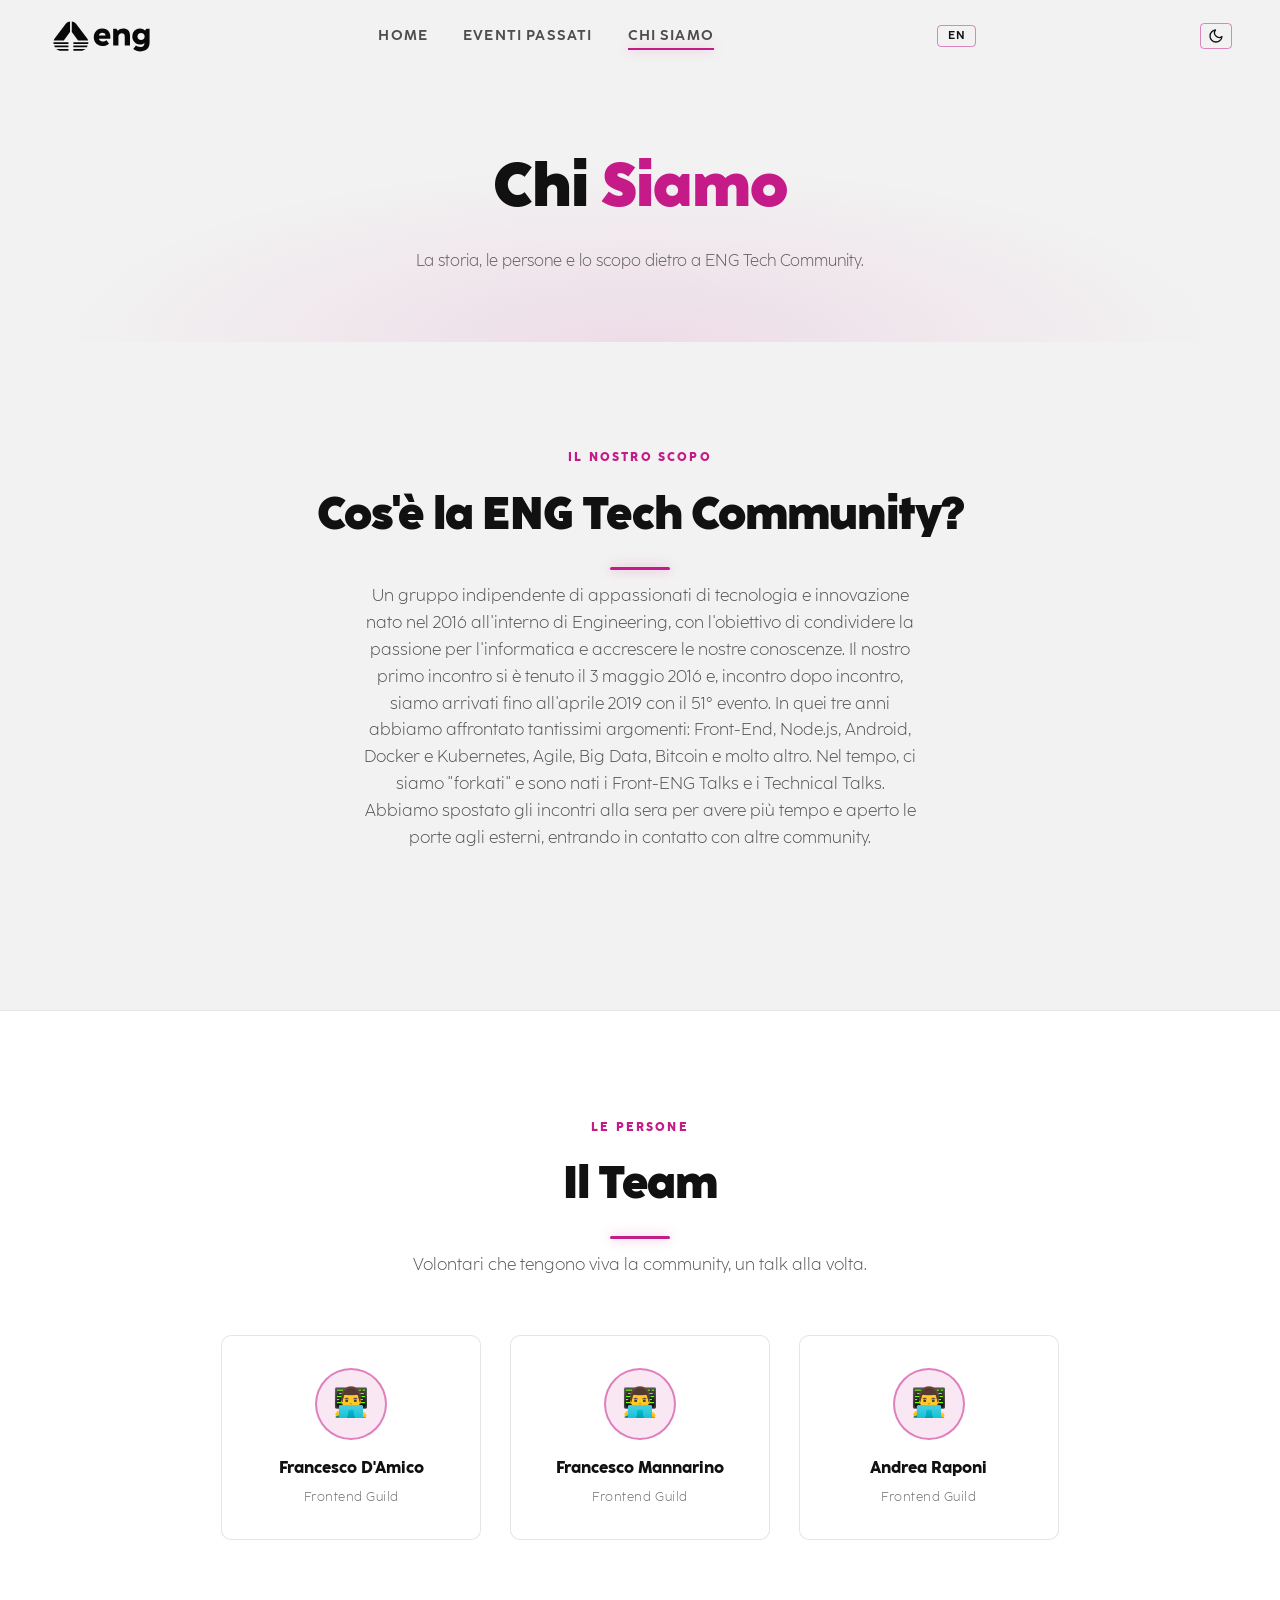
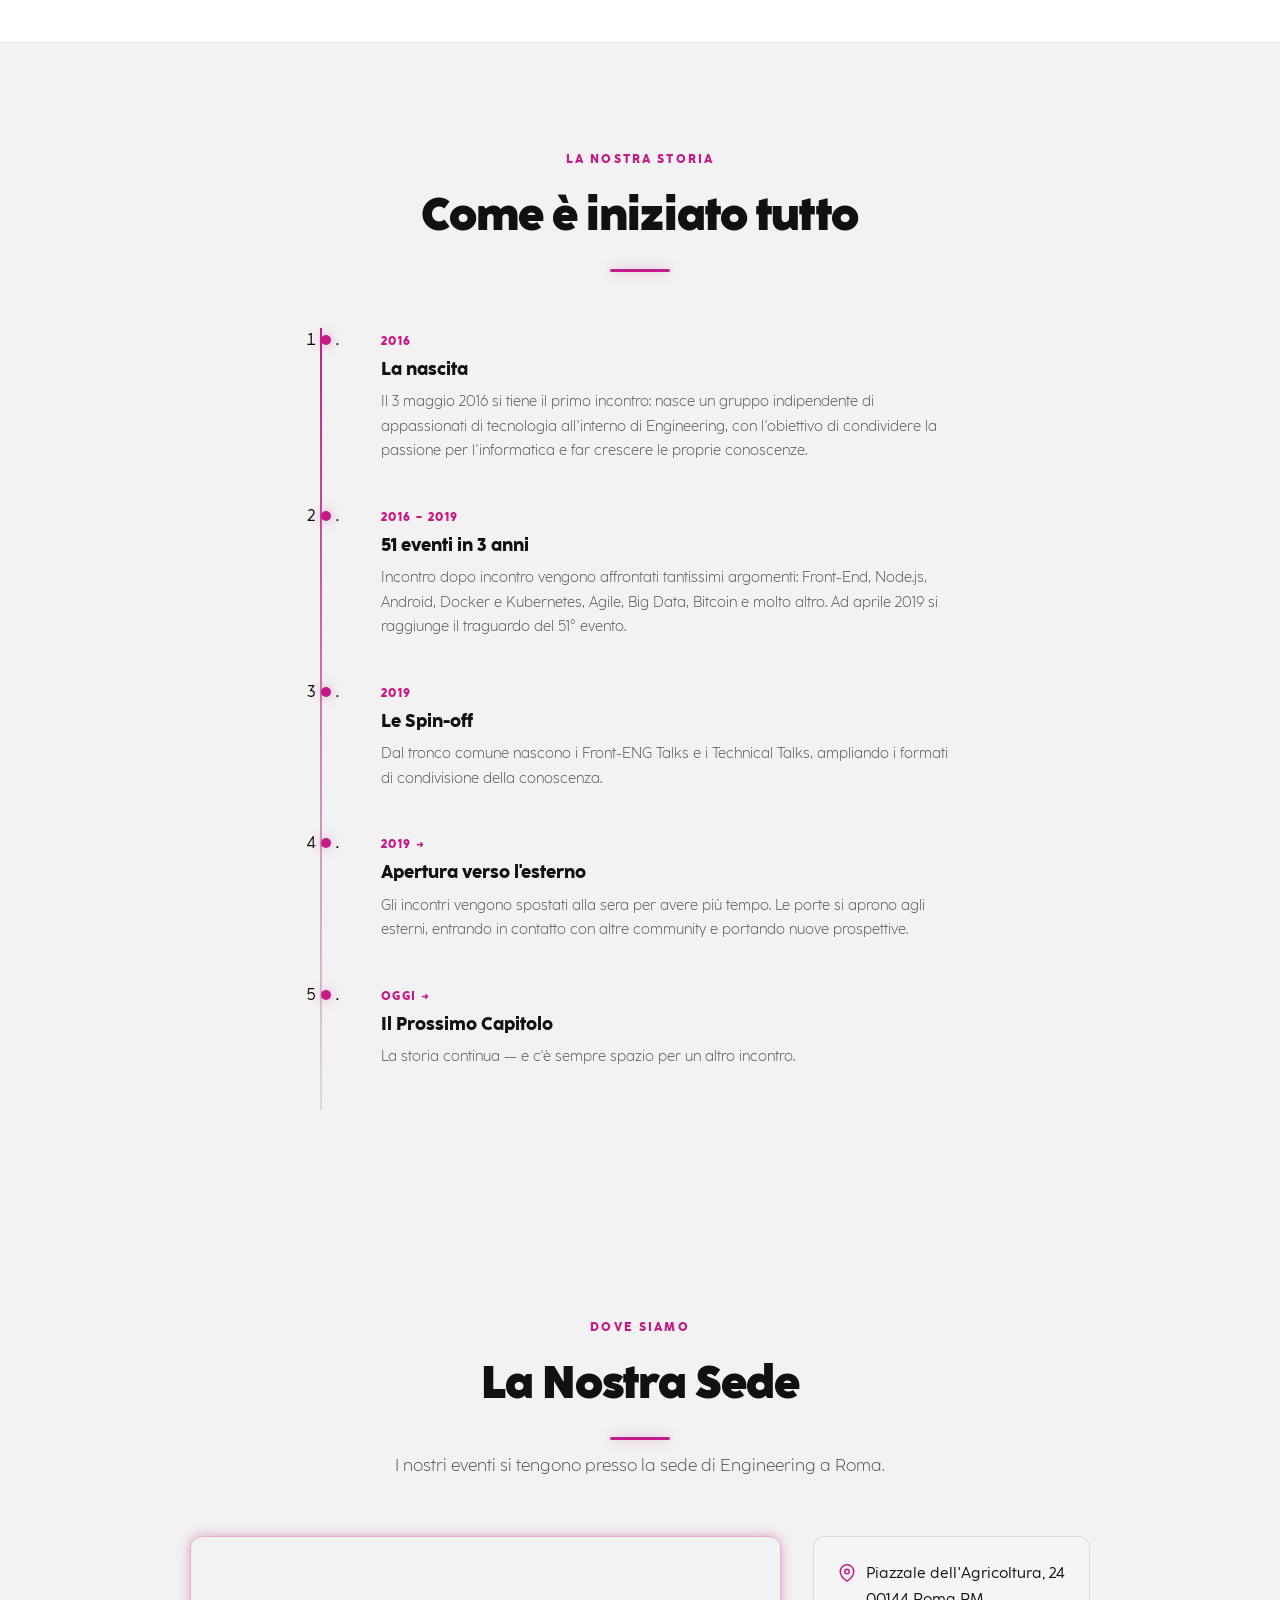
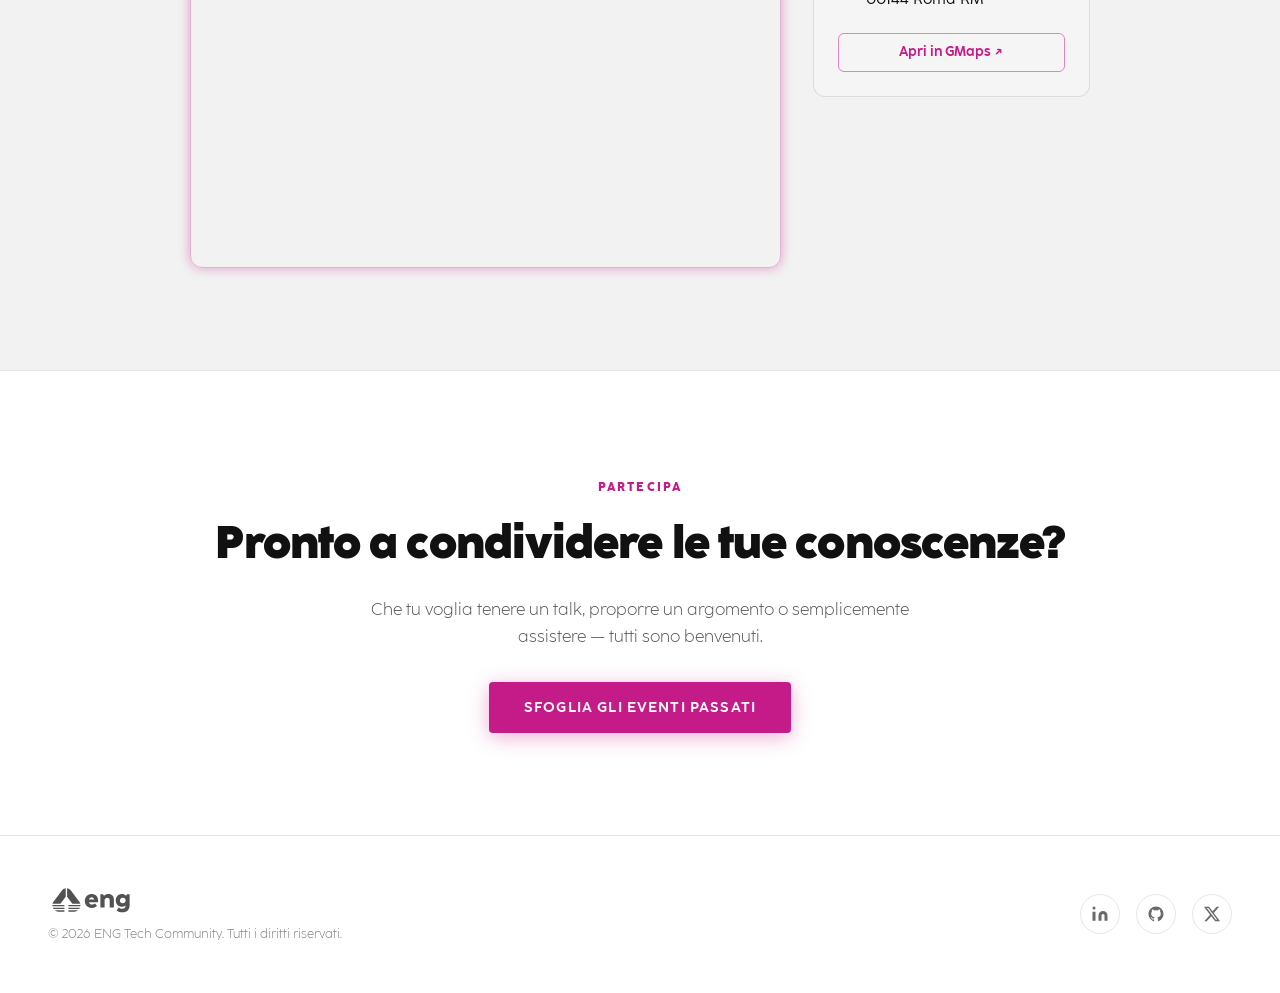
==== about.html @ 06b9604a "struttura iniziale" ====
<!DOCTYPE html>
<html lang="en">
<head>
  <meta charset="UTF-8" />
  <meta name="viewport" content="width=device-width, initial-scale=1.0" />
  <meta name="description" content="About ENG Tech Community — our mission, vision, team and story." />
  <title>About — ENG Tech Community</title>
  <link rel="icon" type="image/svg+xml" href="logo/logo.svg" />
  <link rel="stylesheet" href="css/style.css" />
</head>
<body data-i18n-page="about">

  <!-- ── Page Loader ──────────────────────────────────────── -->
  <div id="page-loader" role="status" aria-label="Loading page">
    <div class="loader-ring"></div>
  </div>

  <!-- ── Mobile Nav Overlay ───────────────────────────────── -->
  <div id="nav-overlay" style="display:none;position:fixed;inset:0;z-index:999;background:rgba(0,0,0,0.5);" aria-hidden="true"></div>

  <!-- ── Navbar ───────────────────────────────────────────── -->
  <header>
    <nav id="navbar" aria-label="Main navigation">
      <div class="nav-container">
        <a href="index.html" class="nav-logo" aria-label="ENG Tech Community — Home">
          <img src="logo/logo.svg" alt="ENG Tech Community logo" width="40" height="40" />
        </a>
        <ul class="nav-links" role="list">
          <li><a href="index.html" data-i18n="nav.home">Home</a></li>
          <li><a href="eventi-passati.html" data-i18n="nav.pastEvents">Past Events</a></li>
          <li><a href="about.html" data-i18n="nav.about">About</a></li>
        </ul>
        <!-- Language Toggle -->
        <button id="lang-toggle" class="lang-toggle" aria-label="Passa all'italiano" lang="en">EN</button>
        <!-- Theme Toggle -->
        <button id="theme-toggle" class="theme-toggle" aria-label="Switch to light mode">
          <svg id="theme-icon-sun" aria-hidden="true" viewBox="0 0 24 24"><circle cx="12" cy="12" r="5"/><line x1="12" y1="1" x2="12" y2="3"/><line x1="12" y1="21" x2="12" y2="23"/><line x1="4.22" y1="4.22" x2="5.64" y2="5.64"/><line x1="18.36" y1="18.36" x2="19.78" y2="19.78"/><line x1="1" y1="12" x2="3" y2="12"/><line x1="21" y1="12" x2="23" y2="12"/><line x1="4.22" y1="19.78" x2="5.64" y2="18.36"/><line x1="18.36" y1="5.64" x2="19.78" y2="4.22"/></svg>
          <svg id="theme-icon-moon" aria-hidden="true" viewBox="0 0 24 24" style="display:none"><path d="M21 12.79A9 9 0 1 1 11.21 3 7 7 0 0 0 21 12.79z"/></svg>
        </button>
        <button class="hamburger" data-i18n-aria="nav.openMenu" aria-label="Open navigation menu" aria-expanded="false">
          <span></span><span></span><span></span>
        </button>
      </div>
    </nav>
  </header>

  <main>

    <!-- ── Page Hero ────────────────────────────────────────── -->
    <section class="page-hero" aria-label="Page header">
      <div class="page-hero-content">
        <h1 class="page-hero-title" data-i18n-html="about.heroTitle">Who <span style="color:var(--eng-tech-pink);">We Are</span></h1>
        <p class="page-hero-sub" data-i18n="about.heroSub">The story, the people and the purpose behind ENG Tech Community.</p>
      </div>
    </section>

    <!-- ── Mission / Vision ─────────────────────────────────── -->
    <section aria-labelledby="mission-heading">
      <div class="section-inner">

        <div class="section-header reveal">
          <span class="section-tag" data-i18n="about.purposeTag">Our Purpose</span>
          <h2 id="mission-heading" class="section-title" data-i18n="about.missionTitle">What is ENG Tech Community?</h2>
          <div class="pink-divider"></div>
          <p class="section-desc" data-i18n="about.missionDesc">
            An independent group of technology and innovation enthusiasts born in 2016 within Engineering.
          </p>
        </div>

      </div>
    </section>

    <!-- ── Team Placeholder ──────────────────────────────────── -->
    <section style="background:var(--eng-surface);border-top:1px solid var(--eng-border);border-bottom:1px solid var(--eng-border);"
             aria-labelledby="team-heading">
      <div class="section-inner">

        <div class="section-header reveal">
          <span class="section-tag" data-i18n="about.teamTag">The People</span>
          <h2 id="team-heading" class="section-title" data-i18n="about.teamTitle">Meet the Team</h2>
          <div class="pink-divider"></div>
          <p class="section-desc" data-i18n="about.teamDesc">
            Volunteers who keep the community alive, one talk at a time.
          </p>
        </div>

        <div class="team-grid reveal-stagger">

          <div class="team-card">
            <div class="team-avatar" aria-hidden="true">👨‍💻</div>
            <p class="team-name">Francesco D'Amico</p>
            <p class="team-role" data-i18n="about.role.frontendGuild">Frontend Guild</p>
          </div>

          <div class="team-card">
            <div class="team-avatar" aria-hidden="true">👨‍💻</div>
            <p class="team-name">Francesco Mannarino</p>
            <p class="team-role" data-i18n="about.role.frontendGuild">Frontend Guild</p>
          </div>

          <div class="team-card">
            <div class="team-avatar" aria-hidden="true">👨‍💻</div>
            <p class="team-name">Andrea Raponi</p>
            <p class="team-role" data-i18n="about.role.frontendGuild">Frontend Guild</p>
          </div>

        </div>

      </div>
    </section>

    <!-- ── Timeline ──────────────────────────────────────────── -->
    <section aria-labelledby="timeline-heading">
      <div class="section-inner">

        <div class="section-header reveal">
          <span class="section-tag" data-i18n="about.storyTag">Our Story</span>
          <h2 id="timeline-heading" class="section-title" data-i18n="about.storyTitle">How it all started</h2>
          <div class="pink-divider"></div>
        </div>

        <div style="max-width:640px;margin:0 auto;">
          <ol class="timeline reveal" aria-label="Community history timeline">

            <li class="timeline-item">
              <p class="timeline-year">2016</p>
              <h3 class="timeline-title" data-i18n="about.tl2016.title">The Beginning</h3>
              <p class="timeline-desc" data-i18n="about.tl2016.desc">
                On 3 May 2016 the first meeting takes place: an independent group of technology enthusiasts
                is born within Engineering, sharing a passion for IT and growing together.
              </p>
            </li>

            <li class="timeline-item">
              <p class="timeline-year">2016 – 2019</p>
              <h3 class="timeline-title" data-i18n="about.tl201619.title">51 Events in 3 Years</h3>
              <p class="timeline-desc" data-i18n="about.tl201619.desc">
                Meetup after meetup, the community covers a huge range of topics: Front-End, Node.js,
                Android, Docker and Kubernetes, Agile, Big Data, Bitcoin and much more.
                April 2019 marks the 51st event.
              </p>
            </li>

            <li class="timeline-item">
              <p class="timeline-year">2019</p>
              <h3 class="timeline-title" data-i18n="about.tl2019spin.title">The Spin-offs</h3>
              <p class="timeline-desc" data-i18n="about.tl2019spin.desc">
                Front-ENG Talks and Technical Talks are born, broadening
                the formats for knowledge sharing.
              </p>
            </li>

            <li class="timeline-item">
              <p class="timeline-year">2019 →</p>
              <h3 class="timeline-title" data-i18n="about.tl2019open.title">Opening Up</h3>
              <p class="timeline-desc" data-i18n="about.tl2019open.desc">
                Meetings move to the evenings for more time. The doors open to external
                participants and the community starts connecting with other communities.
              </p>
            </li>

            <li class="timeline-item">
              <p class="timeline-year">Oggi →</p>
              <h3 class="timeline-title" data-i18n="about.tlToday.title">The Next Chapter</h3>
              <p class="timeline-desc" data-i18n="about.tlToday.desc">
                The story continues — and there's always room for one more meetup.
              </p>
            </li>

          </ol>
        </div>

      </div>
    </section>

    <!-- ── Dove Siamo ───────────────────────────────────────── -->
    <section aria-labelledby="location-heading">
      <div class="section-inner">

        <div class="section-header reveal">
          <span class="section-tag" data-i18n="about.locationTag">Where We Are</span>
          <h2 id="location-heading" class="section-title" data-i18n="about.locationTitle">Find Us</h2>
          <div class="pink-divider"></div>
          <p class="section-desc" data-i18n="about.locationDesc">
            Our events are held at the Engineering headquarters in Rome.
          </p>
        </div>

        <div class="location-wrap reveal">
          <div class="location-map">
            <iframe
              title="ENG Tech Community — sede di Roma"
              src="https://www.openstreetmap.org/export/embed.html?bbox=12.469055950641634%2C41.83624633156907%2C12.473921477794649%2C41.83846450721074&amp;layer=mapnik&amp;marker=41.837355%2C12.471488"
              loading="lazy"
              allowfullscreen
              aria-label="Mappa OpenStreetMap della sede ENG, Piazzale dell'Agricoltura 24, Roma"></iframe>
          </div>
          <div class="location-info">
            <p class="location-address">
              <svg xmlns="http://www.w3.org/2000/svg" width="18" height="18" viewBox="0 0 24 24"
                   fill="none" stroke="currentColor" stroke-width="2" stroke-linecap="round"
                   stroke-linejoin="round" aria-hidden="true">
                <path d="M21 10c0 7-9 13-9 13s-9-6-9-13a9 9 0 0 1 18 0z"/><circle cx="12" cy="10" r="3"/>
              </svg>
              Piazzale dell'Agricoltura, 24<br />00144 Roma RM
            </p>
            <a class="location-open-map"
               href="https://maps.app.goo.gl/8W8DghS6UiJZtnSo8"
               target="_blank"
               rel="noopener noreferrer"
               data-i18n="about.locationOpenMap"
               aria-label="Apri la mappa in Google Maps (nuova scheda)">
              Open in GMaps ↗
            </a>
          </div>
        </div>

      </div>
    </section>

    <!-- ── CTA Banner ────────────────────────────────────────── -->
    <section style="background:var(--eng-surface);border-top:1px solid var(--eng-border);"
             aria-label="Call to action">
      <div class="section-inner" style="text-align:center;">
        <div class="reveal">
          <span class="section-tag" data-i18n="about.ctaTag">Get Involved</span>
          <h2 class="section-title" style="margin-bottom:1rem;" data-i18n="about.ctaTitle">Ready to share your knowledge?</h2>
          <p class="section-desc" style="margin-bottom:2rem;" data-i18n="about.ctaDesc">
            Whether you want to give a talk, propose a topic or just attend —
            everyone is welcome.
          </p>
          <a href="eventi-passati.html" class="btn btn-primary" data-i18n-aria="about.ctaBtn.aria" aria-label="Browse past events">
            <span data-i18n="about.ctaBtn">Browse Past Events</span>
          </a>
        </div>
      </div>
    </section>

  </main>

  <!-- ── Footer ───────────────────────────────────────────── -->
  <footer>
    <div class="footer-inner">
      <div class="footer-brand">
        <a href="index.html" aria-label="ENG Tech Community home">
          <img src="logo/logo.svg" alt="ENG Tech Community" loading="lazy" />
        </a>
        <p data-i18n="footer.copy">&copy; 2026 ENG Tech Community. All rights reserved.</p>
      </div>
      <nav aria-label="Social links">
        <ul class="footer-social" role="list">
          <li>
            <a href="#" class="social-link" aria-label="LinkedIn">
              <svg xmlns="http://www.w3.org/2000/svg" width="18" height="18" viewBox="0 0 24 24"
                   fill="currentColor" aria-hidden="true">
                <path d="M16 8a6 6 0 016 6v7h-4v-7a2 2 0 00-2-2 2 2 0 00-2 2v7h-4v-7a6 6 0 016-6zM2 9h4v12H2z"/>
                <circle cx="4" cy="4" r="2"/>
              </svg>
            </a>
          </li>
          <li>
            <a href="#" class="social-link" aria-label="GitHub">
              <svg xmlns="http://www.w3.org/2000/svg" width="18" height="18" viewBox="0 0 24 24"
                   fill="currentColor" aria-hidden="true">
                <path d="M12 2C6.477 2 2 6.484 2 12.017c0 4.425 2.865 8.18 6.839 9.504.5.092.682-.217.682-.483
                0-.237-.008-.868-.013-1.703-2.782.605-3.369-1.343-3.369-1.343-.454-1.158-1.11-1.466-1.11-1.466
                -.908-.62.069-.608.069-.608 1.003.07 1.531 1.032 1.531 1.032.892 1.53 2.341 1.088 2.91.832
                .092-.647.35-1.088.636-1.338-2.22-.253-4.555-1.113-4.555-4.951 0-1.093.39-1.988 1.029-2.688
                -.103-.253-.446-1.272.098-2.65 0 0 .84-.27 2.75 1.026A9.564 9.564 0 0112 6.844c.85.004 1.705.115
                2.504.337 1.909-1.296 2.747-1.027 2.747-1.027.546 1.379.202 2.398.1 2.651.64.7 1.028 1.595
                1.028 2.688 0 3.848-2.339 4.695-4.566 4.943.359.309.678.92.678 1.855 0 1.338-.012 2.419-.012
                2.747 0 .268.18.58.688.482A10.019 10.019 0 0022 12.017C22 6.484 17.522 2 12 2z"/>
              </svg>
            </a>
          </li>
          <li>
            <a href="#" class="social-link" aria-label="Twitter / X">
              <svg xmlns="http://www.w3.org/2000/svg" width="18" height="18" viewBox="0 0 24 24"
                   fill="currentColor" aria-hidden="true">
                <path d="M18.244 2.25h3.308l-7.227 8.26 8.502 11.24H16.17l-5.214-6.817L4.99 21.75H1.68
                l7.73-8.835L1.254 2.25H8.08l4.713 6.231zm-1.161 17.52h1.833L7.084 4.126H5.117z"/>
              </svg>
            </a>
          </li>
        </ul>
      </nav>
    </div>
  </footer>

  <script src="js/i18n.js"></script>
  <script src="js/main.js"></script>
</body>
</html>
---- css/style.css ----
/* ============================================================
   ENG Tech Community — Main Stylesheet
   ============================================================ */

/* ── Font Face ─────────────────────────────────────────────── */
@font-face {
  font-family: 'CocoEng';
  src: url('../font/CocoEng-Regular.ttf') format('truetype');
  font-weight: 400;
  font-style: normal;
  font-display: swap;
}
@font-face {
  font-family: 'CocoEng';
  src: url('../font/CocoEng-Italic.ttf') format('truetype');
  font-weight: 400;
  font-style: italic;
  font-display: swap;
}
@font-face {
  font-family: 'CocoEng';
  src: url('../font/CocoEng-Light.ttf') format('truetype');
  font-weight: 300;
  font-style: normal;
  font-display: swap;
}
@font-face {
  font-family: 'CocoEng';
  src: url('../font/CocoEng-Bold.ttf') format('truetype');
  font-weight: 700;
  font-style: normal;
  font-display: swap;
}
@font-face {
  font-family: 'CocoEng';
  src: url('../font/CocoEng-Extrabold.ttf') format('truetype');
  font-weight: 800;
  font-style: normal;
  font-display: swap;
}
@font-face {
  font-family: 'CocoEng';
  src: url('../font/CocoEng-Heavy.ttf') format('truetype');
  font-weight: 900;
  font-style: normal;
  font-display: swap;
}

/* ── CSS Custom Properties ─────────────────────────────────── */
:root {
  --eng-dark:       #090909;
  --eng-light:      #FCFCFC;
  --eng-tech-pink:  #C51B88;

  /* Derived / utility tokens */
  --eng-pink-dim:   rgba(197, 27, 136, 0.15);
  --eng-pink-glow:  0 0 24px rgba(197, 27, 136, 0.6);
  --eng-pink-glow-sm: 0 0 12px rgba(197, 27, 136, 0.4);
  --eng-surface:    #111111;
  --eng-border:     rgba(252, 252, 252, 0.08);
  --eng-border-pink:rgba(197, 27, 136, 0.4);

  /* Typography */
  --font-main: 'CocoEng', sans-serif;

  /* Spacing */
  --nav-height: 72px;

  /* Transitions */
  --transition: all 0.3s ease;
  --transition-slow: all 0.6s ease;
}

/* ── Reset & Base ───────────────────────────────────────────── */
*, *::before, *::after {
  box-sizing: border-box;
  margin: 0;
  padding: 0;
}

html {
  scroll-behavior: smooth;
  font-size: 16px;
}

body {
  font-family: var(--font-main);
  background-color: var(--eng-dark);
  color: var(--eng-light);
  line-height: 1.6;
  overflow-x: hidden;
  -webkit-font-smoothing: antialiased;
}

img {
  max-width: 100%;
  display: block;
}

a {
  color: inherit;
  text-decoration: none;
  transition: var(--transition);
}

ul {
  list-style: none;
}

button {
  cursor: pointer;
  border: none;
  background: none;
  font-family: var(--font-main);
}

/* ── Page Loader ────────────────────────────────────────────── */
#page-loader {
  position: fixed;
  inset: 0;
  z-index: 9999;
  background: var(--eng-dark);
  display: flex;
  align-items: center;
  justify-content: center;
  transition: opacity 0.5s ease, visibility 0.5s ease;
}

#page-loader.loaded {
  opacity: 0;
  visibility: hidden;
}

.loader-ring {
  width: 56px;
  height: 56px;
  border: 3px solid var(--eng-border);
  border-top-color: var(--eng-tech-pink);
  border-radius: 50%;
  animation: spin 0.9s linear infinite;
}

@keyframes spin {
  to { transform: rotate(360deg); }
}

/* ── Navbar ─────────────────────────────────────────────────── */
#navbar {
  position: fixed;
  top: 0;
  left: 0;
  right: 0;
  z-index: 1000;
  height: var(--nav-height);
  display: flex;
  align-items: center;
  padding: 0 clamp(1rem, 5vw, 3rem);
  transition: var(--transition);
  animation: navSlideDown 0.7s ease forwards;
}

#navbar.scrolled {
  background: rgba(9, 9, 9, 0.85);
  backdrop-filter: blur(14px);
  -webkit-backdrop-filter: blur(14px);
  border-bottom: 1px solid var(--eng-border);
}

@keyframes navSlideDown {
  from { transform: translateY(-100%); opacity: 0; }
  to   { transform: translateY(0);     opacity: 1; }
}

.nav-container {
  width: 100%;
  max-width: 1200px;
  margin: 0 auto;
  display: flex;
  align-items: center;
  justify-content: space-between;
}

/* Logo */
.nav-logo {
  display: flex;
  align-items: center;
  gap: 0.6rem;
  flex-shrink: 0;
}

.nav-logo img {
  height: 40px;
  width: auto;
  transition: var(--transition);
  filter: brightness(0) invert(1);
}

.nav-logo:hover img {
  filter: brightness(0) invert(1) drop-shadow(0 0 8px var(--eng-tech-pink));
}

/* Nav Links */
.nav-links {
  display: flex;
  align-items: center;
  gap: 2.2rem;
}

.nav-links a {
  font-weight: 700;
  font-size: 0.9rem;
  letter-spacing: 0.08em;
  text-transform: uppercase;
  color: rgba(252, 252, 252, 0.75);
  position: relative;
  padding: 0.25rem 0;
}

.nav-links a::after {
  content: '';
  position: absolute;
  bottom: -2px;
  left: 0;
  width: 0;
  height: 2px;
  background: var(--eng-tech-pink);
  transition: width 0.3s ease;
  box-shadow: var(--eng-pink-glow-sm);
}

.nav-links a:hover,
.nav-links a.active {
  color: var(--eng-light);
}

.nav-links a:hover::after,
.nav-links a.active::after {
  width: 100%;
}

/* Hamburger */
.hamburger {
  display: none;
  flex-direction: column;
  gap: 5px;
  padding: 6px;
  border-radius: 4px;
  transition: var(--transition);
  z-index: 1100;
}

.hamburger span {
  display: block;
  width: 26px;
  height: 2px;
  background: var(--eng-light);
  border-radius: 2px;
  transition: var(--transition);
  transform-origin: center;
}

.hamburger.open span:nth-child(1) {
  transform: translateY(7px) rotate(45deg);
}
.hamburger.open span:nth-child(2) {
  opacity: 0;
  transform: scaleX(0);
}
.hamburger.open span:nth-child(3) {
  transform: translateY(-7px) rotate(-45deg);
}

/* ── Language Toggle ────────────────────────────────────────── */
.lang-toggle {
  background: transparent;
  border: 1px solid var(--eng-border-pink);
  color: var(--eng-light);
  font-family: var(--font-main);
  font-size: 0.7rem;
  font-weight: 700;
  letter-spacing: 0.1em;
  padding: 0.28rem 0.6rem;
  border-radius: 4px;
  cursor: pointer;
  transition: var(--transition);
  text-transform: uppercase;
  line-height: 1;
  flex-shrink: 0;
}

.lang-toggle:hover,
.lang-toggle:focus-visible {
  background: var(--eng-pink-dim);
  border-color: var(--eng-tech-pink);
  color: var(--eng-tech-pink);
  outline: none;
  box-shadow: var(--eng-pink-glow-sm);
}

/* ── Theme Toggle ───────────────────────────────────────────── */
.theme-toggle {
  background: transparent;
  border: 1px solid var(--eng-border-pink);
  color: var(--eng-light);
  padding: 0.26rem 0.45rem;
  border-radius: 4px;
  cursor: pointer;
  transition: var(--transition);
  display: flex;
  align-items: center;
  justify-content: center;
  flex-shrink: 0;
  line-height: 1;
}

.theme-toggle:hover,
.theme-toggle:focus-visible {
  background: var(--eng-pink-dim);
  border-color: var(--eng-tech-pink);
  outline: none;
  box-shadow: var(--eng-pink-glow-sm);
}

.theme-toggle svg {
  width: 16px;
  height: 16px;
  stroke: var(--eng-light);
  fill: none;
  stroke-width: 2;
  stroke-linecap: round;
  stroke-linejoin: round;
  transition: var(--transition);
  display: block;
}

.theme-toggle:hover svg,
.theme-toggle:focus-visible svg {
  stroke: var(--eng-tech-pink);
}

/* ── Light Mode Overrides ───────────────────────────────────── */
body.light-mode {
  --eng-dark:     #F2F2F2;
  --eng-light:    #111111;
  --eng-surface:  #FFFFFF;
  --eng-border:   rgba(9, 9, 9, 0.1);
  --eng-border-pink: rgba(197, 27, 136, 0.5);
  --eng-pink-dim: rgba(197, 27, 136, 0.1);
}

body.light-mode #navbar.scrolled {
  background: rgba(242, 242, 242, 0.9);
}

/* Testi dimmed (hardcoded in dark mode con rgba bianco) */
body.light-mode .nav-links a {
  color: rgba(9, 9, 9, 0.7);
}

body.light-mode .hero-subtitle,
body.light-mode .section-desc,
body.light-mode .next-event-desc p,
body.light-mode .card-desc,
body.light-mode .mission-card p,
body.light-mode .timeline-desc {
  color: rgba(9, 9, 9, 0.7);
}

body.light-mode .page-hero-sub,
body.light-mode .filter-btn {
  color: rgba(9, 9, 9, 0.65);
}

body.light-mode .speaker-role,
body.light-mode .social-link,
body.light-mode .team-role {
  color: rgba(9, 9, 9, 0.6);
}

body.light-mode .card-date,
body.light-mode .footer-brand p {
  color: rgba(9, 9, 9, 0.5);
}

/* Il testo bianco su bottone primario (pink) resta bianco */
body.light-mode .btn-primary {
  color: #FCFCFC;
}

/* Logo: ripristina colore originale in light mode */
body.light-mode .nav-logo img {
  filter: brightness(1) invert(0);
}

body.light-mode .nav-logo:hover img {
  filter: brightness(1) invert(0) drop-shadow(0 0 8px var(--eng-tech-pink));
}

body.light-mode .hero-logo {
  filter: drop-shadow(0 0 32px rgba(197, 27, 136, 0.45));
}

body.light-mode .footer-brand img {
  filter: brightness(1) invert(0);
}

body.light-mode .footer-brand img:hover {
  filter: brightness(1) invert(0) drop-shadow(0 0 6px var(--eng-tech-pink));
}

/* ── Animated Background (Hero) ─────────────────────────────── */
.hero-canvas {
  position: absolute;
  inset: 0;
  z-index: 0;
  pointer-events: none;
}

/* ── Hero ───────────────────────────────────────────────────── */
.hero {
  position: relative;
  min-height: 100vh;
  display: flex;
  align-items: center;
  justify-content: center;
  text-align: center;
  padding: calc(var(--nav-height) + 2rem) 1.5rem 4rem;
  overflow: hidden;
}

/* Gradient overlay on hero */
.hero::before {
  content: '';
  position: absolute;
  inset: 0;
  background: radial-gradient(ellipse 80% 60% at 50% 40%,
    rgba(197, 27, 136, 0.12) 0%,
    transparent 70%);
  z-index: 1;
  pointer-events: none;
}

.hero-content {
  position: relative;
  z-index: 2;
  max-width: 760px;
}

.hero-logo {
  width: clamp(100px, 20vw, 160px);
  margin: 0 auto 2rem;
  animation: fadeInUp 0.9s ease 0.3s both;
  filter: brightness(0) invert(1) drop-shadow(0 0 32px rgba(197, 27, 136, 0.45));
}

.hero-title {
  font-size: clamp(2.2rem, 6vw, 4.5rem);
  font-weight: 900;
  line-height: 1.1;
  letter-spacing: -0.02em;
  animation: fadeInUp 0.9s ease 0.5s both;
}

.hero-title .highlight {
  color: var(--eng-tech-pink);
  text-shadow: var(--eng-pink-glow);
}

.hero-subtitle {
  font-size: clamp(1rem, 2.2vw, 1.3rem);
  font-weight: 300;
  color: rgba(252, 252, 252, 0.65);
  margin-top: 1.2rem;
  animation: fadeInUp 0.9s ease 0.7s both;
}

/* Typing cursor blink */
.typing-cursor {
  display: inline-block;
  width: 3px;
  height: 1.1em;
  background: var(--eng-tech-pink);
  margin-left: 2px;
  vertical-align: middle;
  animation: blink 1s step-end infinite;
}

@keyframes blink {
  50% { opacity: 0; }
}

.hero-cta {
  margin-top: 2.5rem;
  animation: fadeInUp 0.9s ease 0.9s both;
}

/* ── Buttons ────────────────────────────────────────────────── */
.btn {
  display: inline-flex;
  align-items: center;
  gap: 0.5rem;
  padding: 0.85rem 2.2rem;
  border-radius: 4px;
  font-family: var(--font-main);
  font-weight: 700;
  font-size: 0.9rem;
  letter-spacing: 0.08em;
  text-transform: uppercase;
  transition: var(--transition);
  position: relative;
  overflow: hidden;
}

.btn::before {
  content: '';
  position: absolute;
  inset: 0;
  background: rgba(255,255,255,0.06);
  opacity: 0;
  transition: opacity 0.3s ease;
}

.btn:hover::before {
  opacity: 1;
}

.btn-primary {
  background: var(--eng-tech-pink);
  color: var(--eng-light);
  box-shadow: 0 4px 20px rgba(197, 27, 136, 0.35);
}

.btn-primary:hover {
  box-shadow: var(--eng-pink-glow), 0 8px 32px rgba(197, 27, 136, 0.5);
  transform: translateY(-2px);
}

.btn-outline {
  background: transparent;
  color: var(--eng-light);
  border: 1.5px solid var(--eng-border-pink);
}

.btn-outline:hover {
  background: var(--eng-pink-dim);
  border-color: var(--eng-tech-pink);
  box-shadow: var(--eng-pink-glow-sm);
  transform: translateY(-2px);
}

/* ── Sections ───────────────────────────────────────────────── */
section {
  padding: clamp(4rem, 8vw, 7rem) clamp(1rem, 5vw, 3rem);
}

.section-inner {
  max-width: 1200px;
  margin: 0 auto;
}

.section-header {
  text-align: center;
  margin-bottom: 3.5rem;
}

.section-tag {
  display: inline-block;
  font-size: 0.75rem;
  font-weight: 800;
  letter-spacing: 0.18em;
  text-transform: uppercase;
  color: var(--eng-tech-pink);
  margin-bottom: 0.75rem;
}

.section-title {
  font-size: clamp(1.8rem, 4vw, 2.8rem);
  font-weight: 900;
  letter-spacing: -0.02em;
}

.section-desc {
  font-size: 1.05rem;
  font-weight: 300;
  color: rgba(252, 252, 252, 0.6);
  max-width: 560px;
  margin: 0.8rem auto 0;
}

/* ── Prossimo Evento ────────────────────────────────────────── */
.next-event {
  background: var(--eng-surface);
  border-top: 1px solid var(--eng-border);
  border-bottom: 1px solid var(--eng-border);
}

.next-event-cards {
  display: grid;
  grid-template-columns: 1fr 2fr;
  gap: 1.8rem;
  align-items: start;
}

.next-event-speaker {
  text-align: center;
}

.speaker-photo-wrap {
  width: 120px;
  height: 120px;
  border-radius: 50%;
  overflow: hidden;
  margin: 0 auto 1.2rem;
  border: 2px solid var(--eng-border-pink);
  box-shadow: var(--eng-pink-glow-sm);
}

.speaker-avatar,
.speaker-photo {
  width: 100%;
  height: 100%;
  display: block;
  object-fit: cover;
}

.speaker-name {
  font-size: 1.1rem;
  font-weight: 700;
  margin-bottom: 0.4rem;
}

.speaker-role {
  font-size: 0.9rem;
  font-weight: 300;
  color: rgba(252, 252, 252, 0.6);
  line-height: 1.5;
}

.next-event-desc p {
  font-size: 1rem;
  font-weight: 300;
  color: rgba(252, 252, 252, 0.8);
  line-height: 1.8;
  margin-bottom: 1rem;
}

.next-event-desc p:last-child {
  margin-bottom: 0;
}

.event-desc-headline {
  font-size: 1.15rem !important;
  font-weight: 700 !important;
  color: var(--eng-light) !important;
  margin-bottom: 1.2rem !important;
}

/* ── Cards (Events) ─────────────────────────────────────────── */
.card-grid {
  display: grid;
  grid-template-columns: repeat(auto-fill, minmax(300px, 1fr));
  gap: 1.8rem;
}

.card {
  background: var(--eng-surface);
  border: 1px solid var(--eng-border);
  border-radius: 10px;
  padding: 1.8rem;
  transition: var(--transition);
  position: relative;
  overflow: hidden;
}

.card::before {
  content: '';
  position: absolute;
  top: 0;
  left: 0;
  right: 0;
  height: 3px;
  background: var(--eng-tech-pink);
  transform: scaleX(0);
  transform-origin: left;
  transition: transform 0.35s ease;
}

.card:hover {
  transform: translateY(-6px);
  border-color: var(--eng-border-pink);
  box-shadow: var(--eng-pink-glow), 0 16px 40px rgba(0,0,0,0.4);
}

.card:hover::before {
  transform: scaleX(1);
}

.card-tag {
  display: inline-block;
  font-size: 0.7rem;
  font-weight: 800;
  letter-spacing: 0.14em;
  text-transform: uppercase;
  color: var(--eng-tech-pink);
  background: var(--eng-pink-dim);
  border: 1px solid var(--eng-border-pink);
  border-radius: 3px;
  padding: 0.25rem 0.65rem;
  margin-bottom: 0.9rem;
}

.card-date {
  font-size: 0.78rem;
  font-weight: 300;
  color: rgba(252,252,252,0.4);
  margin-bottom: 0.5rem;
  letter-spacing: 0.03em;
}

.card-title {
  font-size: 1.15rem;
  font-weight: 800;
  line-height: 1.3;
  margin-bottom: 0.7rem;
}

.card-desc {
  font-size: 0.9rem;
  font-weight: 300;
  color: rgba(252,252,252,0.6);
  line-height: 1.7;
}

/* ── Footer ─────────────────────────────────────────────────── */
footer {
  background: var(--eng-surface);
  border-top: 1px solid var(--eng-border);
  padding: 3rem clamp(1rem, 5vw, 3rem);
}

.footer-inner {
  max-width: 1200px;
  margin: 0 auto;
  display: grid;
  grid-template-columns: 1fr auto;
  align-items: center;
  gap: 2rem;
}

.footer-brand img {
  height: 32px;
  opacity: 0.7;
  transition: var(--transition);
  filter: brightness(0) invert(1);
}

.footer-brand img:hover {
  opacity: 1;
  filter: brightness(0) invert(1) drop-shadow(0 0 6px var(--eng-tech-pink));
}

.footer-brand p {
  font-size: 0.8rem;
  font-weight: 300;
  color: rgba(252,252,252,0.35);
  margin-top: 0.5rem;
}

.footer-social {
  display: flex;
  gap: 1rem;
}

.social-link {
  width: 40px;
  height: 40px;
  border-radius: 50%;
  border: 1px solid var(--eng-border);
  display: flex;
  align-items: center;
  justify-content: center;
  font-size: 1.1rem;
  color: rgba(252,252,252,0.5);
  transition: var(--transition);
}

.social-link:hover {
  border-color: var(--eng-tech-pink);
  color: var(--eng-tech-pink);
  box-shadow: var(--eng-pink-glow-sm);
  transform: translateY(-2px);
}

/* ── Events Page ────────────────────────────────────────────── */
.page-hero {
  min-height: 38vh;
  display: flex;
  align-items: center;
  justify-content: center;
  text-align: center;
  padding: calc(var(--nav-height) + 3rem) 1.5rem 3rem;
  position: relative;
  overflow: hidden;
}

.page-hero::before {
  content: '';
  position: absolute;
  inset: 0;
  background: radial-gradient(ellipse 70% 80% at 50% 100%,
    rgba(197, 27, 136, 0.1) 0%,
    transparent 65%);
  pointer-events: none;
}

.page-hero-content {
  position: relative;
  z-index: 1;
}

.page-hero-title {
  font-size: clamp(2rem, 5vw, 3.8rem);
  font-weight: 900;
  letter-spacing: -0.02em;
  opacity: 0;
  transform: translateY(30px);
  animation: fadeInUp 0.8s ease 0.2s forwards;
}

.page-hero-sub {
  font-size: 1rem;
  font-weight: 300;
  color: rgba(252,252,252,0.55);
  margin-top: 0.8rem;
  opacity: 0;
  transform: translateY(20px);
  animation: fadeInUp 0.8s ease 0.45s forwards;
}

/* Filter bar */
.filter-bar {
  display: flex;
  flex-wrap: wrap;
  gap: 0.6rem;
  justify-content: center;
  margin-bottom: 3rem;
}

.filter-btn {
  padding: 0.45rem 1.2rem;
  border-radius: 3px;
  font-family: var(--font-main);
  font-size: 0.78rem;
  font-weight: 700;
  letter-spacing: 0.1em;
  text-transform: uppercase;
  border: 1px solid var(--eng-border);
  color: rgba(252,252,252,0.55);
  background: transparent;
  transition: var(--transition);
}

.filter-btn:hover,
.filter-btn.active {
  border-color: var(--eng-tech-pink);
  color: var(--eng-light);
  background: var(--eng-pink-dim);
  box-shadow: var(--eng-pink-glow-sm);
}

/* ── About Page ─────────────────────────────────────────────── */
.mission-grid {
  display: grid;
  grid-template-columns: repeat(auto-fill, minmax(280px, 1fr));
  gap: 1.8rem;
  margin-top: 3rem;
}

.mission-card {
  background: var(--eng-surface);
  border: 1px solid var(--eng-border);
  border-radius: 10px;
  padding: 2rem;
  text-align: center;
  transition: var(--transition);
}

.mission-card:hover {
  border-color: var(--eng-border-pink);
  box-shadow: var(--eng-pink-glow-sm);
  transform: translateY(-4px);
}

.mission-icon {
  font-size: 2.5rem;
  margin-bottom: 1rem;
}

.mission-card h3 {
  font-size: 1.1rem;
  font-weight: 800;
  margin-bottom: 0.6rem;
  color: var(--eng-tech-pink);
}

.mission-card p {
  font-size: 0.9rem;
  font-weight: 300;
  color: rgba(252,252,252,0.6);
  line-height: 1.7;
}

/* Team cards */
.team-grid {
  display: grid;
  grid-template-columns: repeat(auto-fit, minmax(220px, 260px));
  justify-content: center;
  gap: 1.8rem;
  margin-top: 3rem;
}

.team-card {
  background: var(--eng-surface);
  border: 1px solid var(--eng-border);
  border-radius: 10px;
  padding: 2rem 1.5rem;
  text-align: center;
  transition: var(--transition);
}

.team-card:hover {
  border-color: var(--eng-border-pink);
  box-shadow: var(--eng-pink-glow-sm);
  transform: translateY(-4px);
}

.team-avatar {
  width: 72px;
  height: 72px;
  border-radius: 50%;
  background: var(--eng-pink-dim);
  border: 2px solid var(--eng-border-pink);
  display: flex;
  align-items: center;
  justify-content: center;
  font-size: 1.8rem;
  margin: 0 auto 1rem;
  transition: var(--transition);
}

.team-card:hover .team-avatar {
  box-shadow: var(--eng-pink-glow-sm);
}

.team-name {
  font-size: 1rem;
  font-weight: 800;
  margin-bottom: 0.3rem;
}

.team-role {
  font-size: 0.8rem;
  font-weight: 300;
  color: rgba(252,252,252,0.5);
  letter-spacing: 0.04em;
}

/* Timeline */
.timeline {
  position: relative;
  padding-left: 2rem;
  margin-top: 3rem;
}

.timeline::before {
  content: '';
  position: absolute;
  left: 0;
  top: 0;
  bottom: 0;
  width: 2px;
  background: linear-gradient(to bottom,
    var(--eng-tech-pink),
    var(--eng-border));
}

.timeline-item {
  position: relative;
  padding-left: 1.8rem;
  padding-bottom: 2.5rem;
}

.timeline-item::before {
  content: '';
  position: absolute;
  left: -1.95rem;
  top: 0.45rem;
  width: 10px;
  height: 10px;
  background: var(--eng-tech-pink);
  border-radius: 50%;
  box-shadow: var(--eng-pink-glow-sm);
}

.timeline-year {
  font-size: 0.75rem;
  font-weight: 800;
  letter-spacing: 0.12em;
  text-transform: uppercase;
  color: var(--eng-tech-pink);
  margin-bottom: 0.3rem;
}

.timeline-title {
  font-size: 1.1rem;
  font-weight: 800;
  margin-bottom: 0.4rem;
}

.timeline-desc {
  font-size: 0.9rem;
  font-weight: 300;
  color: rgba(252,252,252,0.6);
  line-height: 1.7;
}

/* ── Location / Dove Siamo ──────────────────────────────────── */
.location-wrap {
  display: grid;
  grid-template-columns: 1fr;
  gap: 2rem;
  max-width: 900px;
  margin: 0 auto;
}

@media (min-width: 700px) {
  .location-wrap {
    grid-template-columns: 1fr auto;
    align-items: start;
  }
}

.location-map {
  border-radius: 12px;
  overflow: hidden;
  border: 1px solid var(--eng-border-pink);
  box-shadow: var(--eng-pink-glow-sm);
  aspect-ratio: 16 / 9;
}

.location-map iframe {
  width: 100%;
  height: 100%;
  display: block;
  border: none;
  filter: grayscale(30%) brightness(0.85) contrast(1.05);
}

.location-info {
  display: flex;
  flex-direction: column;
  gap: 1.25rem;
  padding: 1.5rem;
  background: var(--eng-surface);
  border: 1px solid var(--eng-border);
  border-radius: 12px;
  min-width: 220px;
}

.location-address {
  display: flex;
  align-items: flex-start;
  gap: 0.65rem;
  font-size: 0.95rem;
  line-height: 1.7;
  color: var(--eng-light);
}

.location-address svg {
  flex-shrink: 0;
  margin-top: 3px;
  color: var(--eng-tech-pink);
}

.location-open-map {
  display: inline-block;
  font-size: 0.85rem;
  font-weight: 700;
  color: var(--eng-tech-pink);
  text-decoration: none;
  border: 1px solid var(--eng-border-pink);
  border-radius: 6px;
  padding: 0.5rem 0.9rem;
  transition: var(--transition);
  text-align: center;
}

.location-open-map:hover,
.location-open-map:focus-visible {
  background: var(--eng-pink-dim);
  box-shadow: var(--eng-pink-glow-sm);
  outline: none;
}

/* Light mode overrides */
body.light-mode .location-map {
  border-color: rgba(197,27,136,0.3);
}

body.light-mode .location-info {
  background: #f5f5f5;
  border-color: rgba(0,0,0,0.1);
}

body.light-mode .location-address {
  color: #111;
}

/* ── Scroll Reveal ──────────────────────────────────────────── */
.reveal {
  opacity: 0;
  transform: translateY(32px);
  transition: opacity 0.65s ease, transform 0.65s ease;
}

.reveal.visible {
  opacity: 1;
  transform: translateY(0);
}

/* Staggered reveal for grids */
.reveal-stagger .card,
.reveal-stagger .mission-card,
.reveal-stagger .team-card {
  opacity: 0;
  transform: translateY(32px);
  transition: opacity 0.55s ease, transform 0.55s ease;
}

.reveal-stagger.visible .card,
.reveal-stagger.visible .mission-card,
.reveal-stagger.visible .team-card {
  opacity: 1;
  transform: translateY(0);
}

/* Cascade delay for each child */
.reveal-stagger .card:nth-child(1),
.reveal-stagger .mission-card:nth-child(1),
.reveal-stagger .team-card:nth-child(1)  { transition-delay: 0.05s; }
.reveal-stagger .card:nth-child(2),
.reveal-stagger .mission-card:nth-child(2),
.reveal-stagger .team-card:nth-child(2)  { transition-delay: 0.12s; }
.reveal-stagger .card:nth-child(3),
.reveal-stagger .mission-card:nth-child(3),
.reveal-stagger .team-card:nth-child(3)  { transition-delay: 0.19s; }
.reveal-stagger .card:nth-child(4),
.reveal-stagger .mission-card:nth-child(4),
.reveal-stagger .team-card:nth-child(4)  { transition-delay: 0.26s; }
.reveal-stagger .card:nth-child(5),
.reveal-stagger .mission-card:nth-child(5),
.reveal-stagger .team-card:nth-child(5)  { transition-delay: 0.33s; }
.reveal-stagger .card:nth-child(6),
.reveal-stagger .mission-card:nth-child(6),
.reveal-stagger .team-card:nth-child(6)  { transition-delay: 0.40s; }
.reveal-stagger .card:nth-child(7),
.reveal-stagger .team-card:nth-child(7)  { transition-delay: 0.47s; }
.reveal-stagger .card:nth-child(8),
.reveal-stagger .team-card:nth-child(8)  { transition-delay: 0.54s; }

/* ── Keyframes ──────────────────────────────────────────────── */
@keyframes fadeInUp {
  from {
    opacity: 0;
    transform: translateY(28px);
  }
  to {
    opacity: 1;
    transform: translateY(0);
  }
}

@keyframes fadeIn {
  from { opacity: 0; }
  to   { opacity: 1; }
}

/* ── Divider ────────────────────────────────────────────────── */
.pink-divider {
  width: 60px;
  height: 3px;
  background: var(--eng-tech-pink);
  border-radius: 2px;
  margin: 1rem auto 0;
  box-shadow: var(--eng-pink-glow-sm);
}

/* ── Responsive ─────────────────────────────────────────────── */
@media (max-width: 1024px) {
  .next-event-cards {
    grid-template-columns: 1fr;
    gap: 1.8rem;
  }
}

@media (max-width: 768px) {
  /* Navbar mobile */
  .hamburger {
    display: flex;
  }

  .lang-toggle {
    font-size: 0.65rem;
    padding: 0.25rem 0.5rem;
  }

  .nav-links {
    position: fixed;
    top: 0;
    right: -100%;
    width: min(80vw, 320px);
    height: 100vh;
    background: rgba(9, 9, 9, 0.97);
    backdrop-filter: blur(20px);
    -webkit-backdrop-filter: blur(20px);
    border-left: 1px solid var(--eng-border);
    flex-direction: column;
    justify-content: center;
    gap: 2.5rem;
    padding: 2rem;
    transition: right 0.4s cubic-bezier(0.4, 0, 0.2, 1);
  }

  .nav-links.open {
    right: 0;
    box-shadow: -8px 0 40px rgba(0,0,0,0.6);
  }

  .nav-links a {
    font-size: 1.2rem;
  }

  /* Footer mobile */
  .footer-inner {
    grid-template-columns: 1fr;
    text-align: center;
  }

  .footer-social {
    justify-content: center;
  }

  /* Events grid mobile */
  .card-grid {
    grid-template-columns: 1fr;
  }
}

@media (max-width: 480px) {
  .hero-title {
    font-size: 2rem;
  }

  .next-event-speaker {
    max-width: 320px;
    margin: 0 auto;
  }

  .team-grid {
    grid-template-columns: repeat(2, 1fr);
  }
}
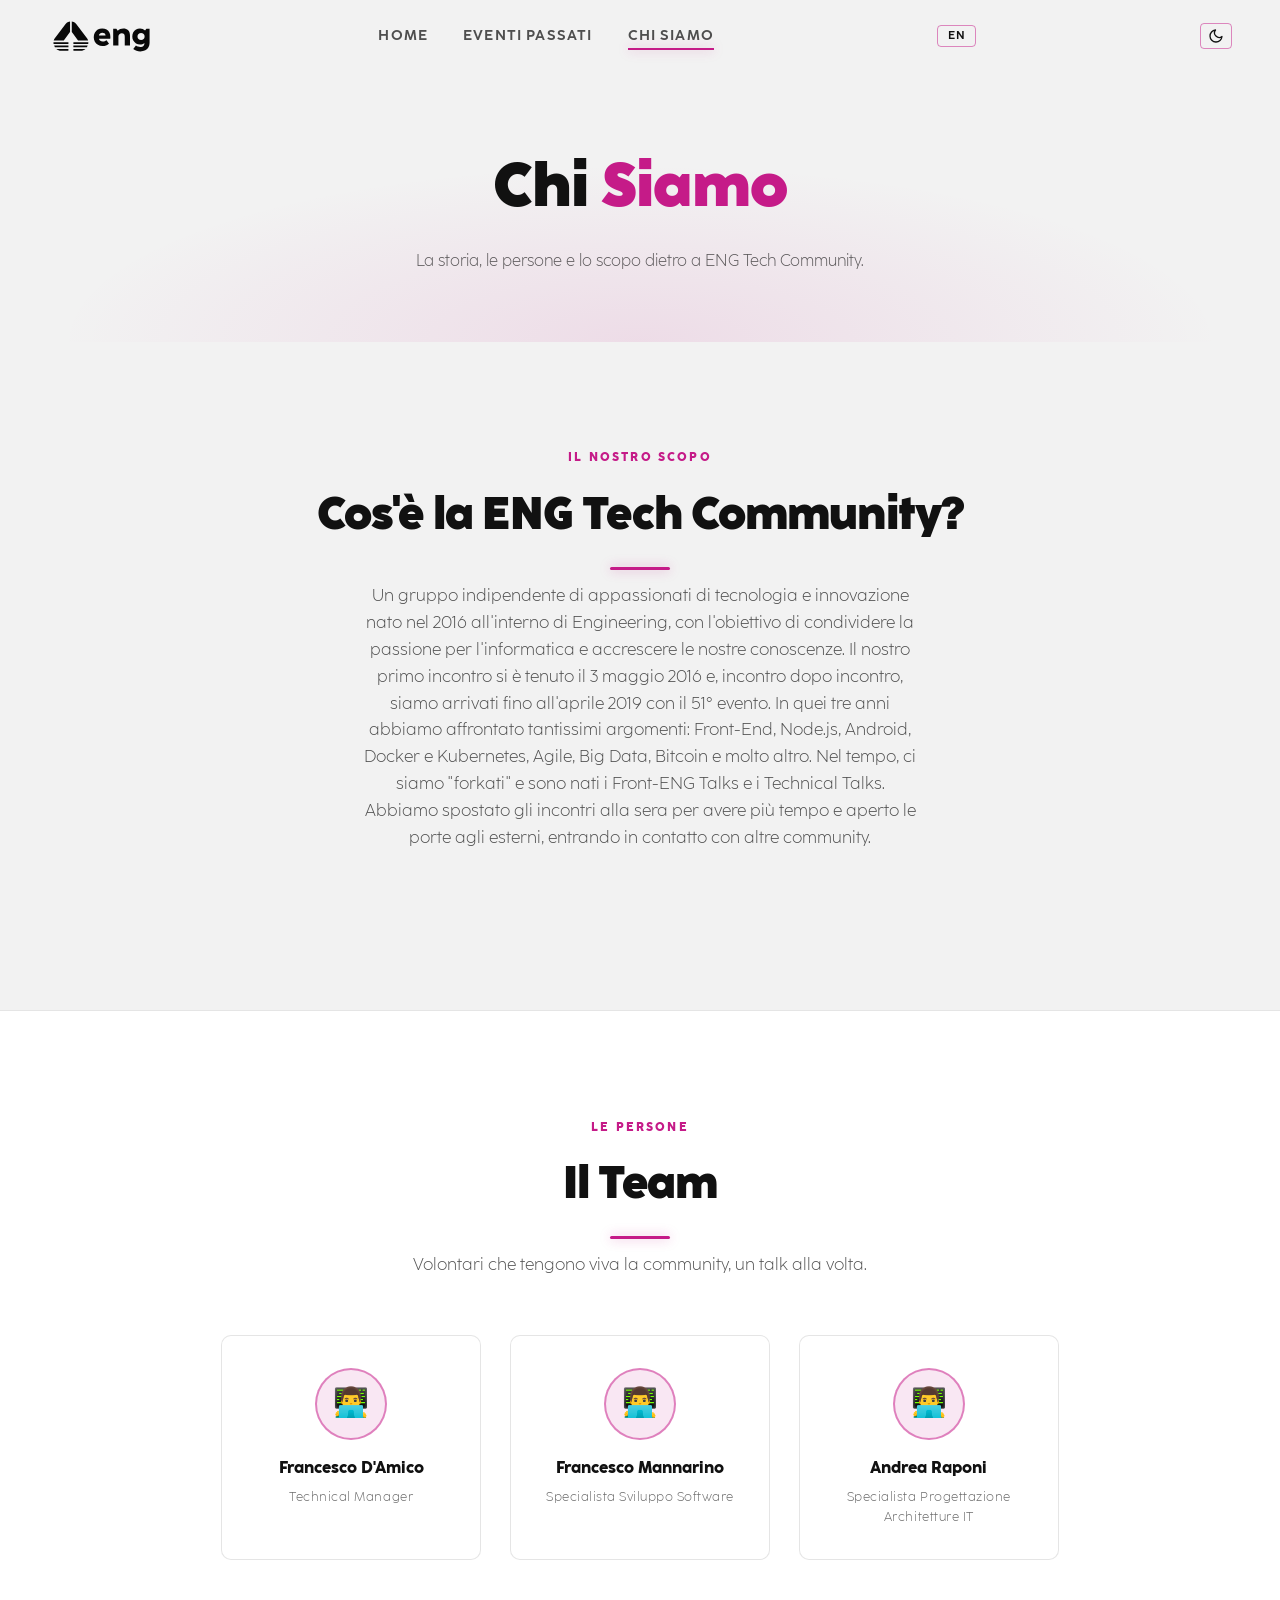
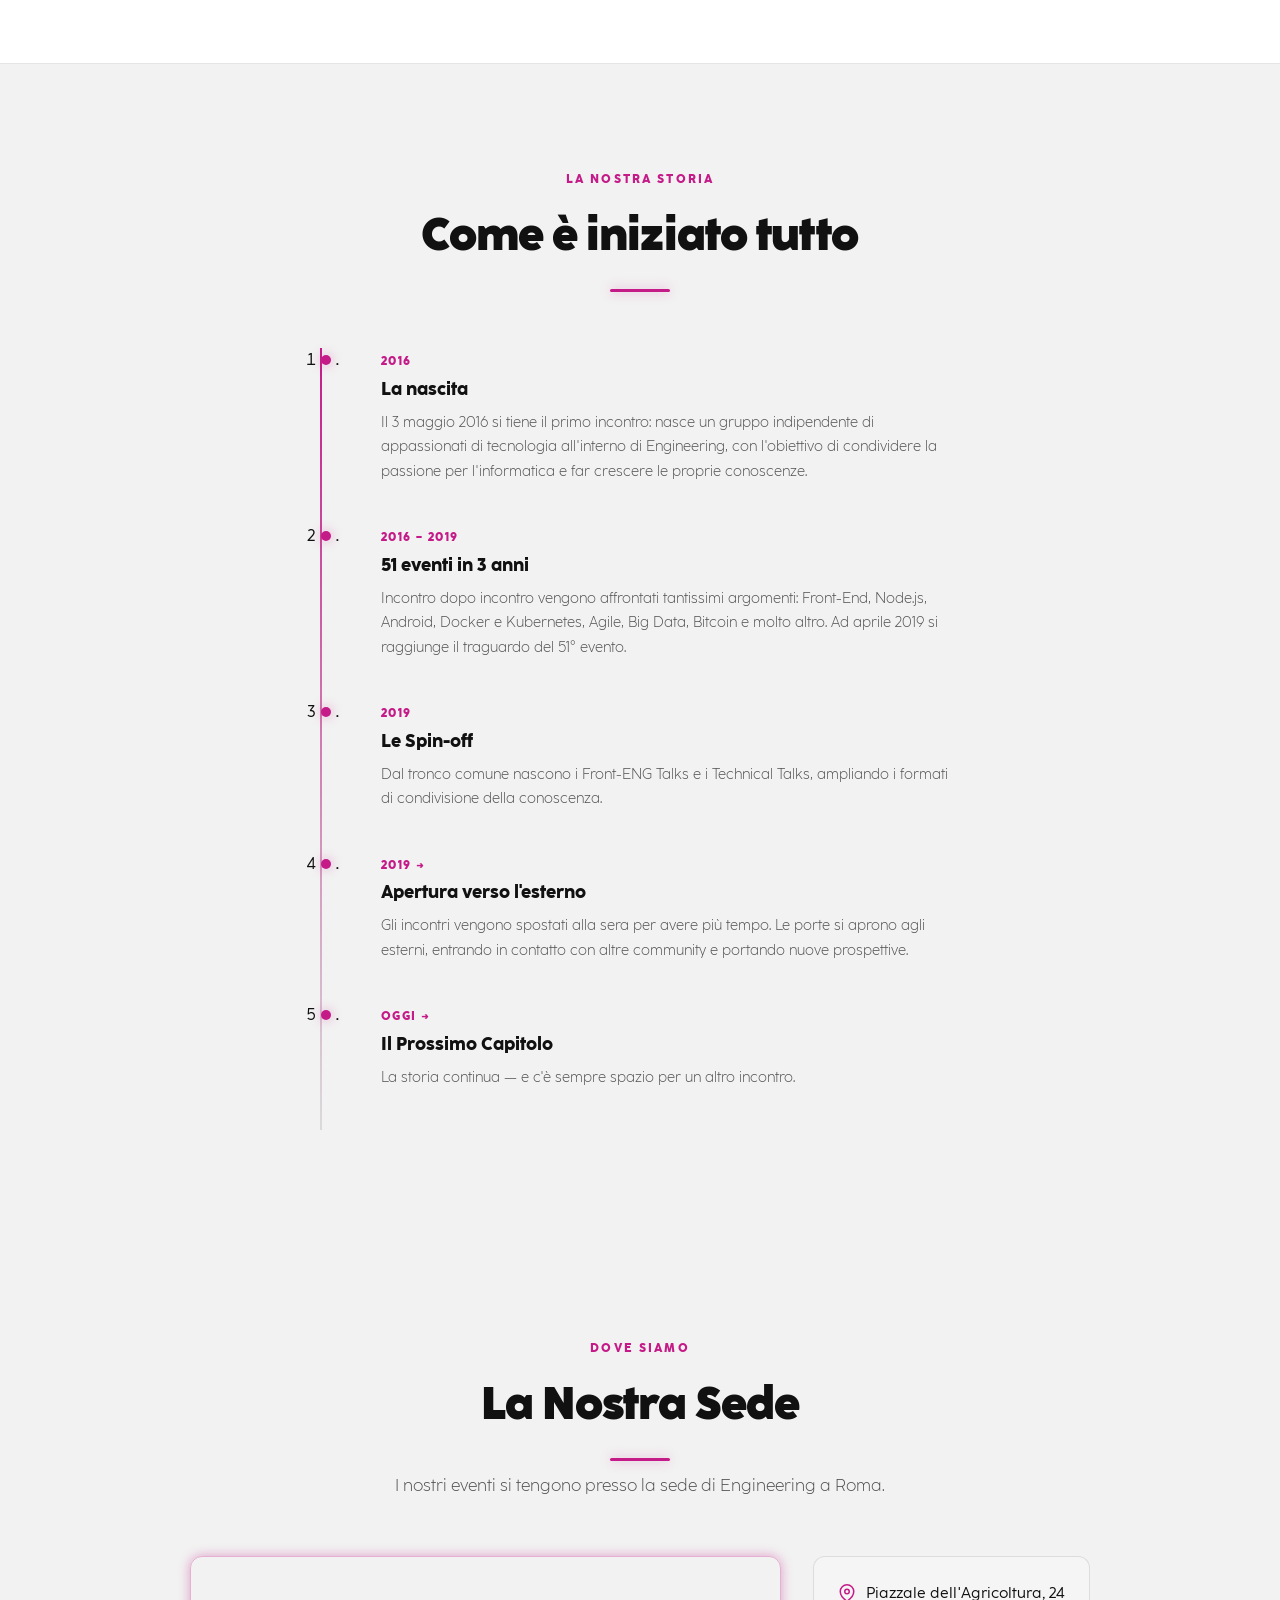
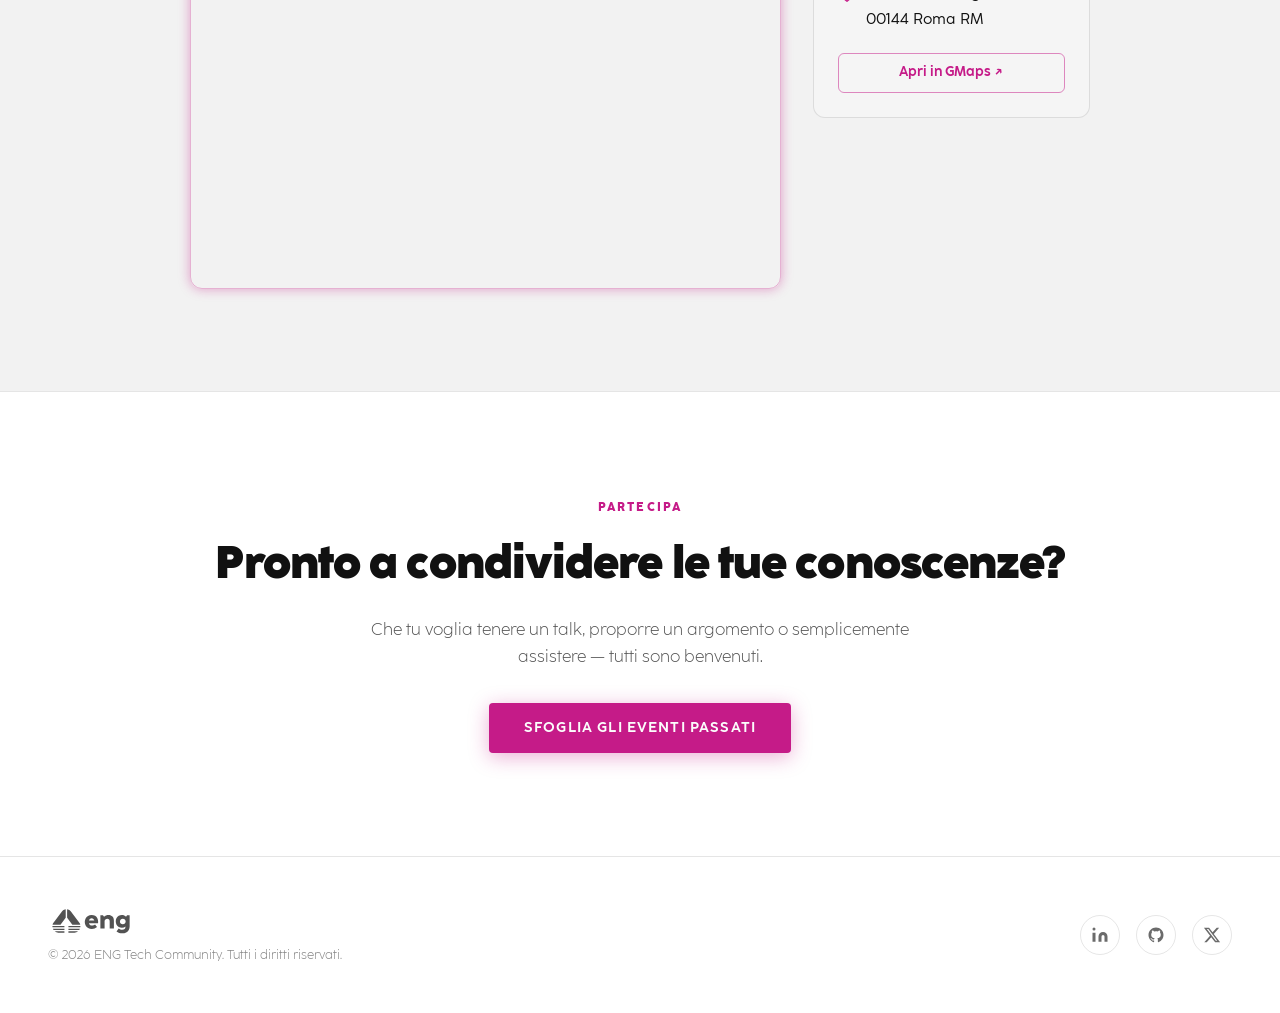
==== commit 67c32574: "Aggiorna i ruoli del team nella pagina "About" e nelle traduzioni" ====
--- a/about.html
+++ b/about.html
@@ -89,19 +89,19 @@
           <div class="team-card">
             <div class="team-avatar" aria-hidden="true">👨‍💻</div>
             <p class="team-name">Francesco D'Amico</p>
-            <p class="team-role" data-i18n="about.role.frontendGuild">Frontend Guild</p>
+            <p class="team-role" data-i18n="about.role.technicalManager">Technical Manager</p>
           </div>
 
           <div class="team-card">
             <div class="team-avatar" aria-hidden="true">👨‍💻</div>
             <p class="team-name">Francesco Mannarino</p>
-            <p class="team-role" data-i18n="about.role.frontendGuild">Frontend Guild</p>
+            <p class="team-role" data-i18n="about.role.softwareDevSpecialist">Software Development Specialist</p>
           </div>
 
           <div class="team-card">
             <div class="team-avatar" aria-hidden="true">👨‍💻</div>
             <p class="team-name">Andrea Raponi</p>
-            <p class="team-role" data-i18n="about.role.frontendGuild">Frontend Guild</p>
+            <p class="team-role" data-i18n="about.role.itArchDesignSpecialist">IT Architecture Design Specialist</p>
           </div>
 
         </div>
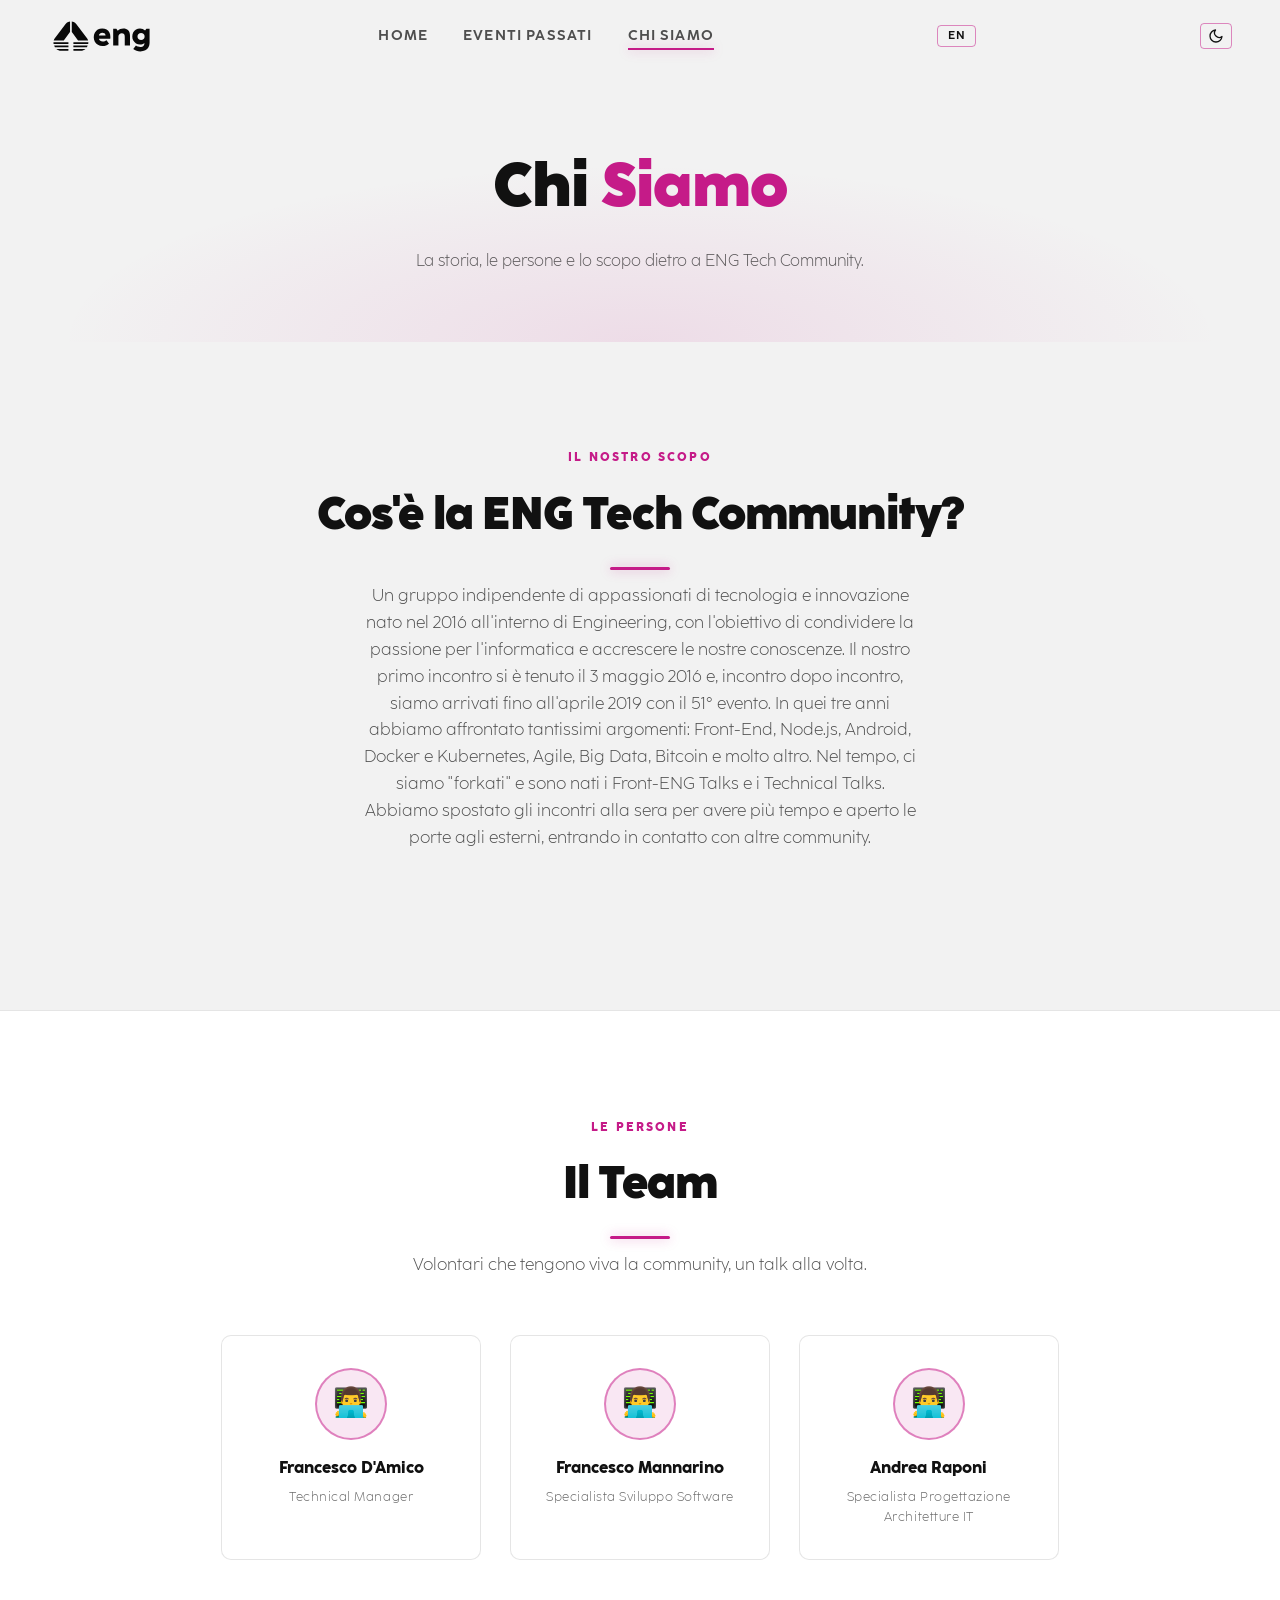
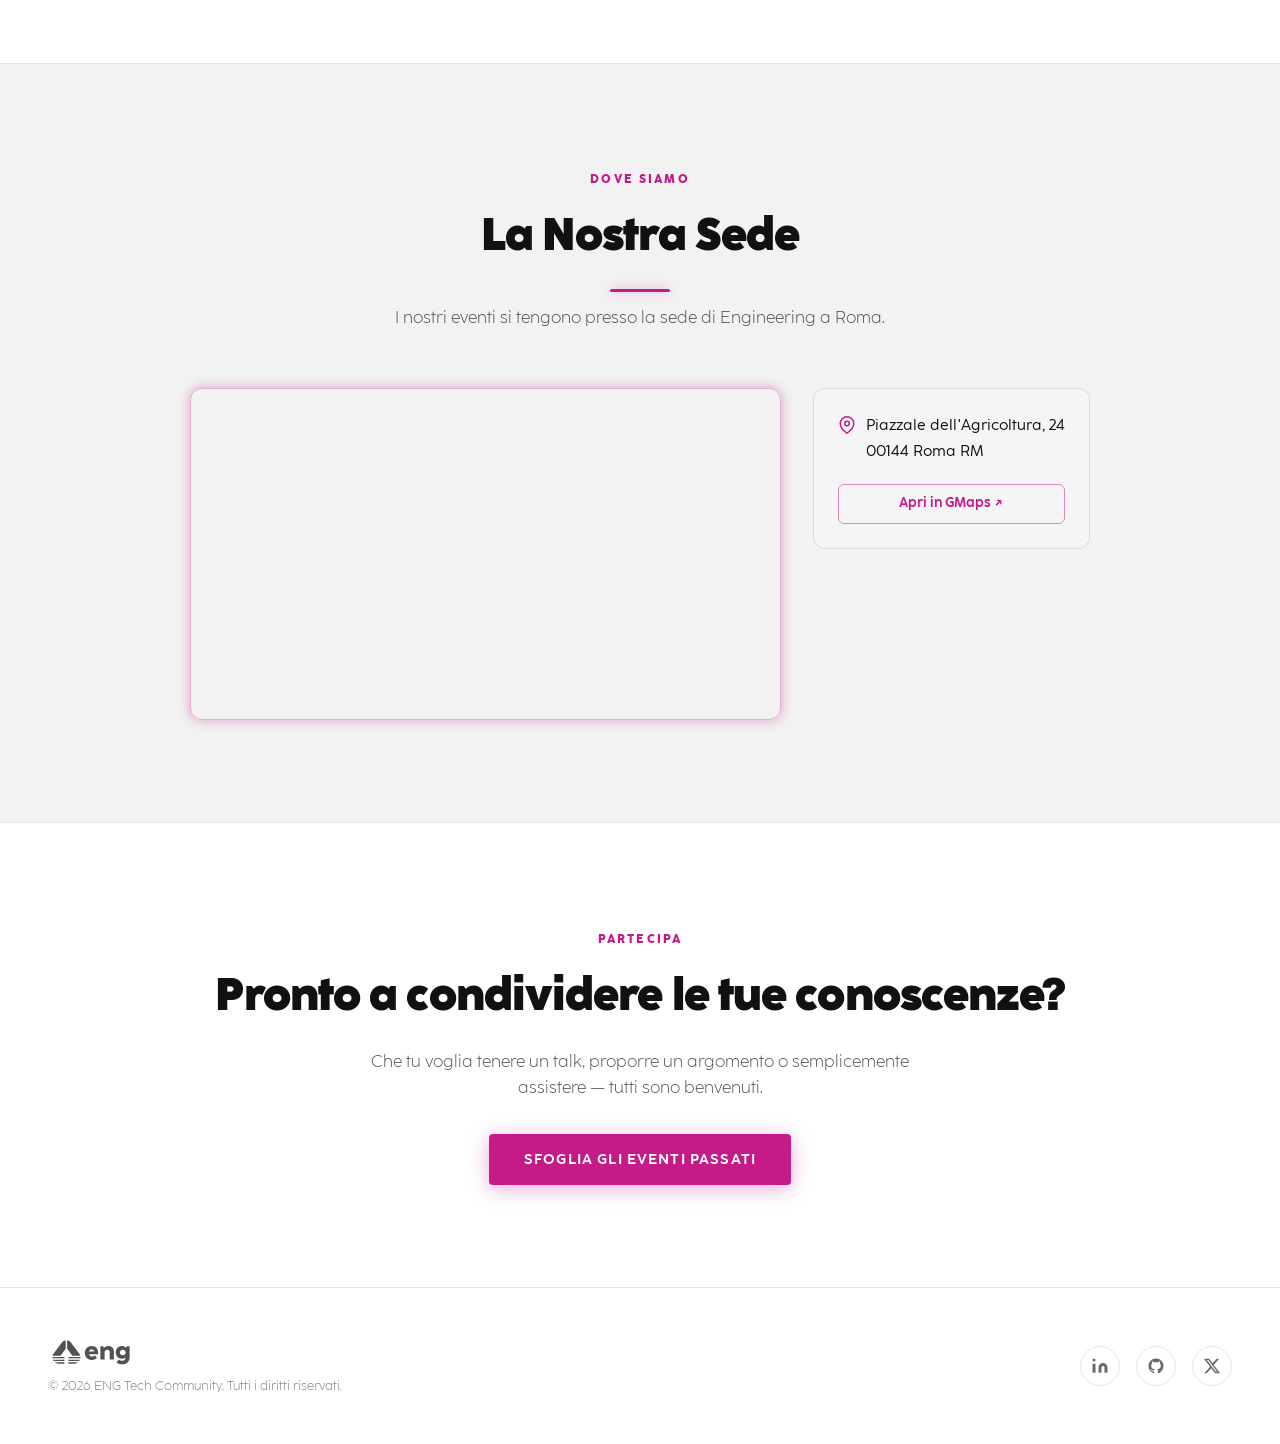
==== commit b0be0711: "Rimossa la sezione "Timeline" dalla pagina "About"" ====
--- a/about.html
+++ b/about.html
@@ -109,70 +109,6 @@
       </div>
     </section>
 
-    <!-- ── Timeline ──────────────────────────────────────────── -->
-    <section aria-labelledby="timeline-heading">
-      <div class="section-inner">
-
-        <div class="section-header reveal">
-          <span class="section-tag" data-i18n="about.storyTag">Our Story</span>
-          <h2 id="timeline-heading" class="section-title" data-i18n="about.storyTitle">How it all started</h2>
-          <div class="pink-divider"></div>
-        </div>
-
-        <div style="max-width:640px;margin:0 auto;">
-          <ol class="timeline reveal" aria-label="Community history timeline">
-
-            <li class="timeline-item">
-              <p class="timeline-year">2016</p>
-              <h3 class="timeline-title" data-i18n="about.tl2016.title">The Beginning</h3>
-              <p class="timeline-desc" data-i18n="about.tl2016.desc">
-                On 3 May 2016 the first meeting takes place: an independent group of technology enthusiasts
-                is born within Engineering, sharing a passion for IT and growing together.
-              </p>
-            </li>
-
-            <li class="timeline-item">
-              <p class="timeline-year">2016 – 2019</p>
-              <h3 class="timeline-title" data-i18n="about.tl201619.title">51 Events in 3 Years</h3>
-              <p class="timeline-desc" data-i18n="about.tl201619.desc">
-                Meetup after meetup, the community covers a huge range of topics: Front-End, Node.js,
-                Android, Docker and Kubernetes, Agile, Big Data, Bitcoin and much more.
-                April 2019 marks the 51st event.
-              </p>
-            </li>
-
-            <li class="timeline-item">
-              <p class="timeline-year">2019</p>
-              <h3 class="timeline-title" data-i18n="about.tl2019spin.title">The Spin-offs</h3>
-              <p class="timeline-desc" data-i18n="about.tl2019spin.desc">
-                Front-ENG Talks and Technical Talks are born, broadening
-                the formats for knowledge sharing.
-              </p>
-            </li>
-
-            <li class="timeline-item">
-              <p class="timeline-year">2019 →</p>
-              <h3 class="timeline-title" data-i18n="about.tl2019open.title">Opening Up</h3>
-              <p class="timeline-desc" data-i18n="about.tl2019open.desc">
-                Meetings move to the evenings for more time. The doors open to external
-                participants and the community starts connecting with other communities.
-              </p>
-            </li>
-
-            <li class="timeline-item">
-              <p class="timeline-year">Oggi →</p>
-              <h3 class="timeline-title" data-i18n="about.tlToday.title">The Next Chapter</h3>
-              <p class="timeline-desc" data-i18n="about.tlToday.desc">
-                The story continues — and there's always room for one more meetup.
-              </p>
-            </li>
-
-          </ol>
-        </div>
-
-      </div>
-    </section>
-
     <!-- ── Dove Siamo ───────────────────────────────────────── -->
     <section aria-labelledby="location-heading">
       <div class="section-inner">
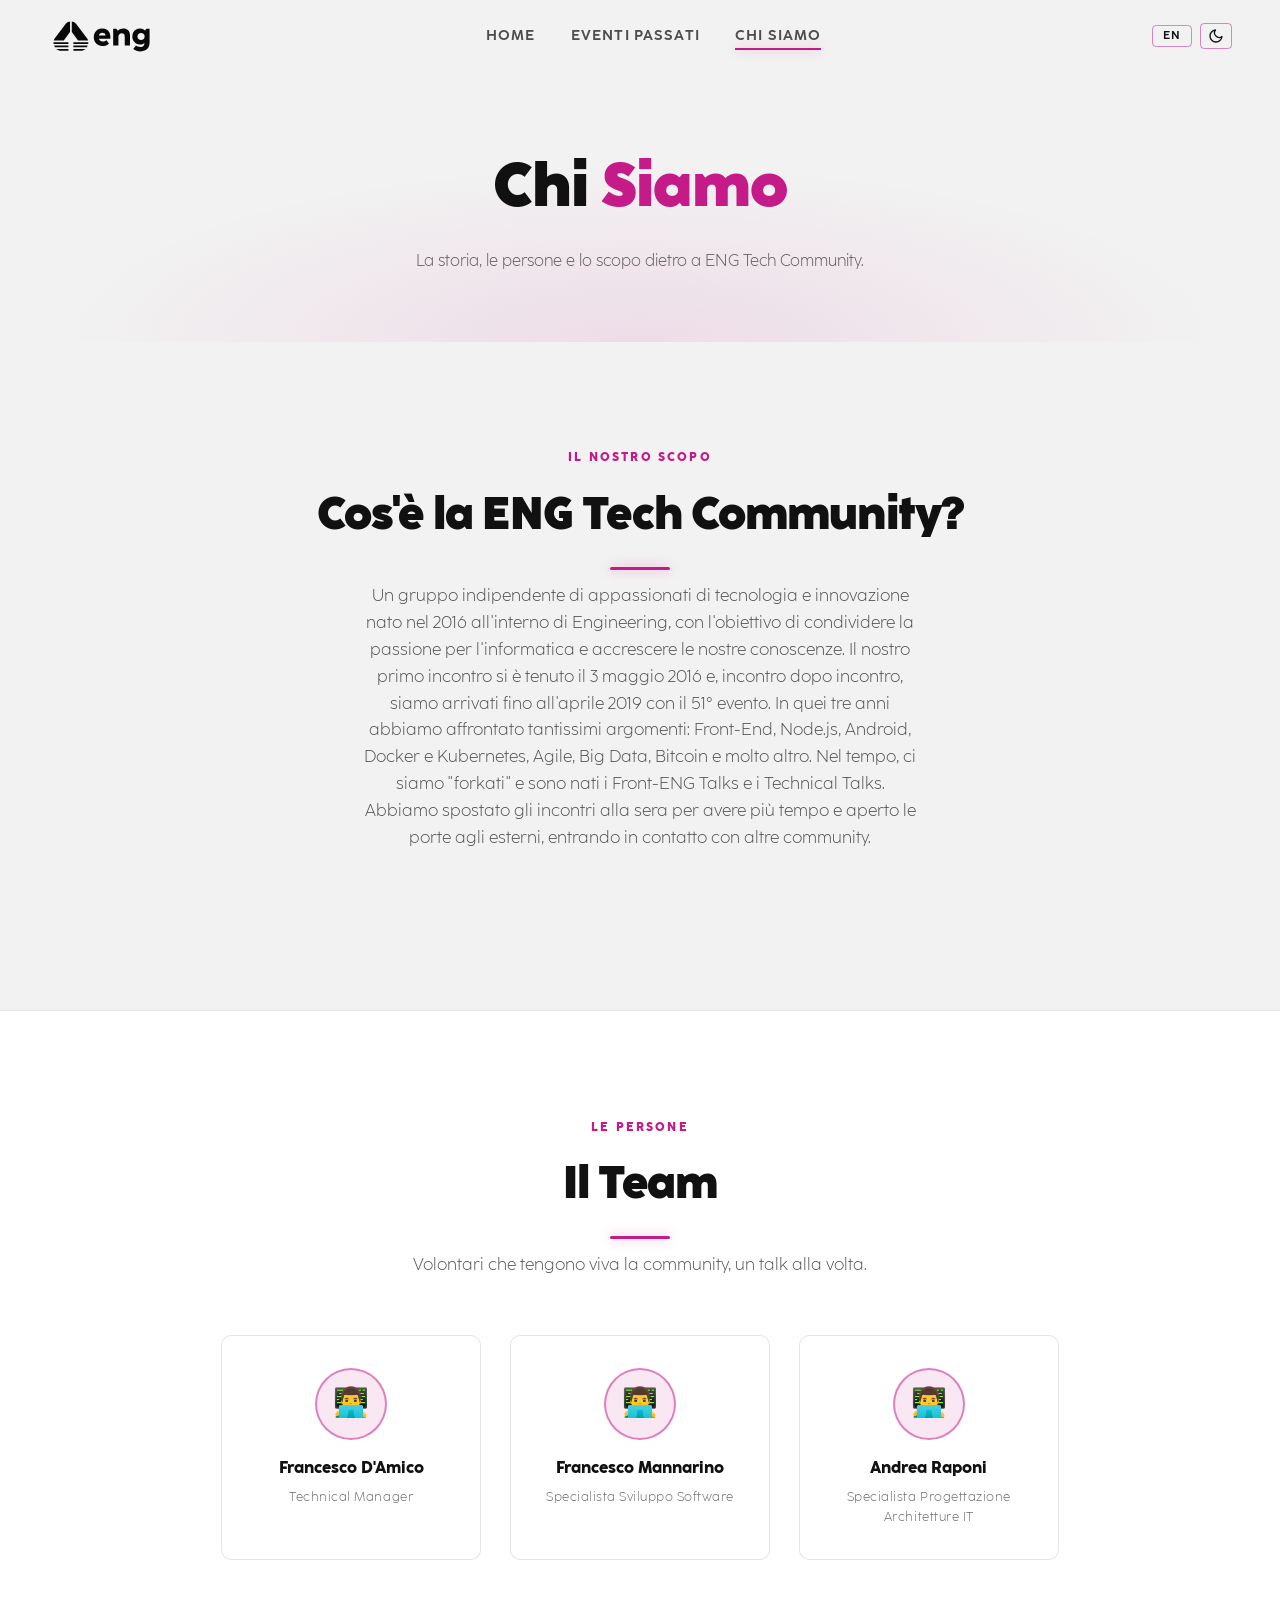
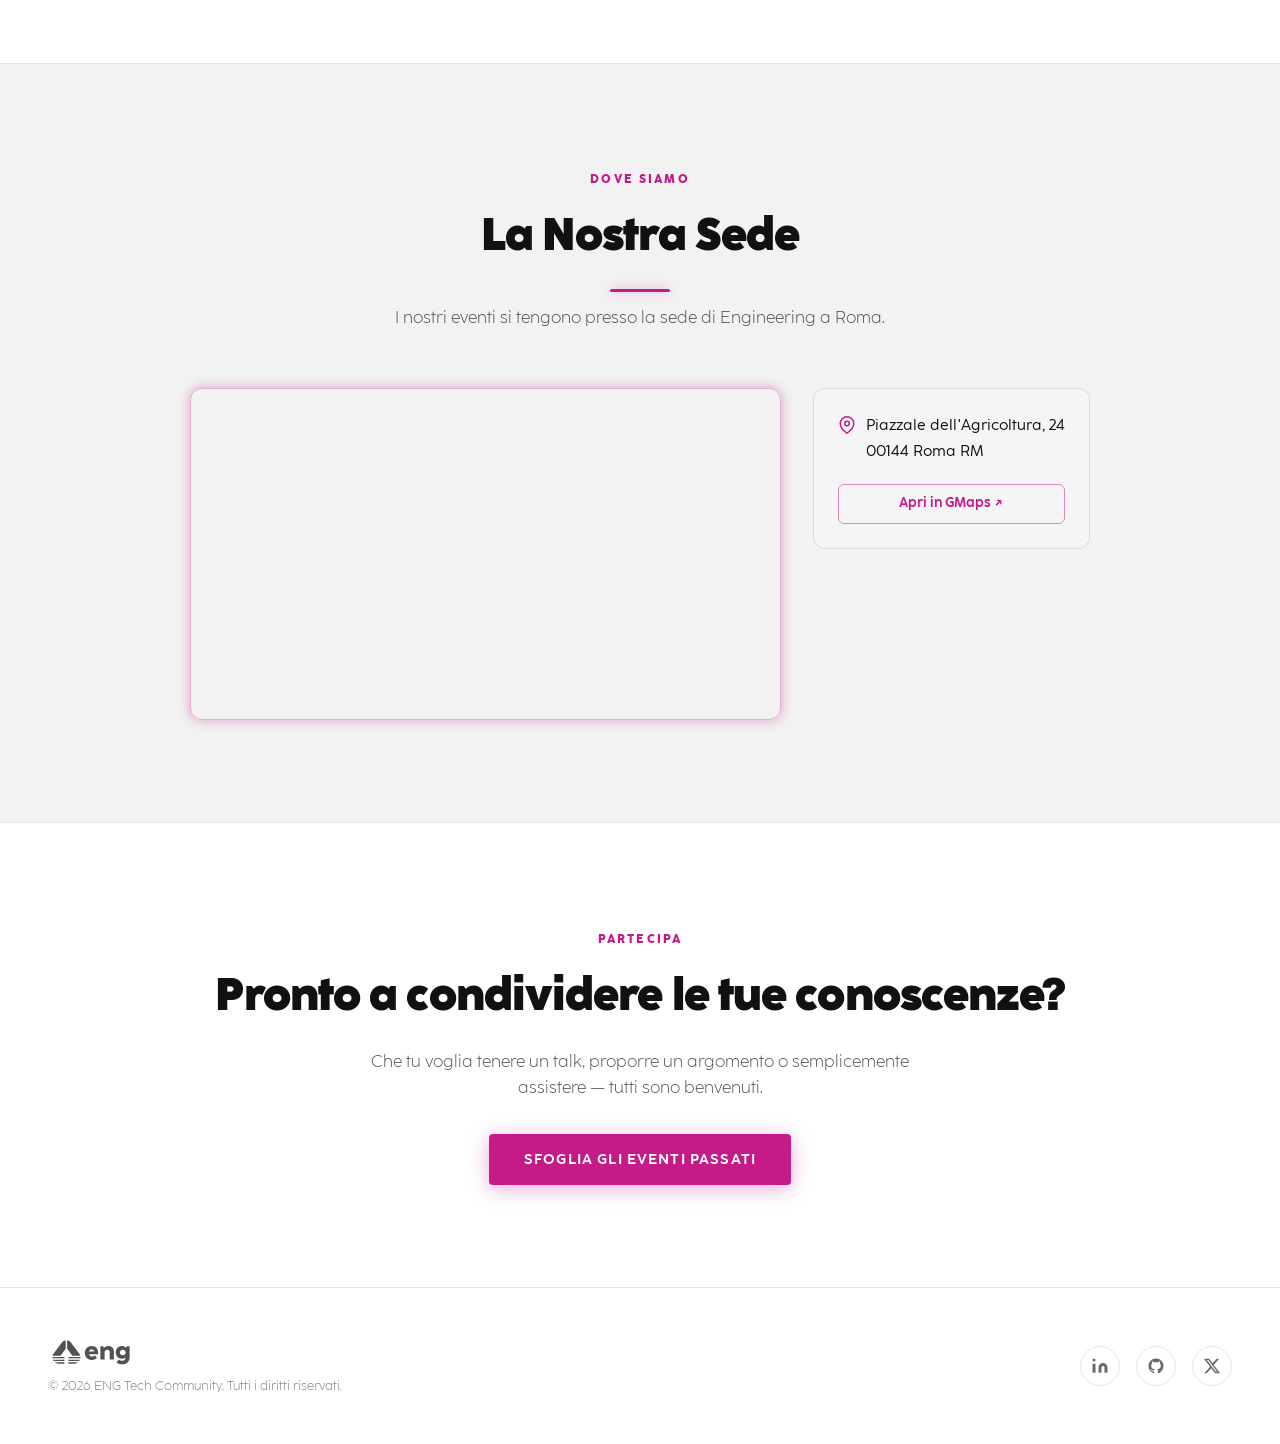
==== commit 307af2cc: "Aggiunta sezione "Nav Actions" per raggruppare il toggle della lingua e del tema nelle pagine "About" ====
--- a/about.html
+++ b/about.html
@@ -30,13 +30,15 @@
           <li><a href="eventi-passati.html" data-i18n="nav.pastEvents">Past Events</a></li>
           <li><a href="about.html" data-i18n="nav.about">About</a></li>
         </ul>
-        <!-- Language Toggle -->
+        <!-- Language + Theme Toggle -->
+        <div class="nav-actions">
         <button id="lang-toggle" class="lang-toggle" aria-label="Passa all'italiano" lang="en">EN</button>
         <!-- Theme Toggle -->
         <button id="theme-toggle" class="theme-toggle" aria-label="Switch to light mode">
           <svg id="theme-icon-sun" aria-hidden="true" viewBox="0 0 24 24"><circle cx="12" cy="12" r="5"/><line x1="12" y1="1" x2="12" y2="3"/><line x1="12" y1="21" x2="12" y2="23"/><line x1="4.22" y1="4.22" x2="5.64" y2="5.64"/><line x1="18.36" y1="18.36" x2="19.78" y2="19.78"/><line x1="1" y1="12" x2="3" y2="12"/><line x1="21" y1="12" x2="23" y2="12"/><line x1="4.22" y1="19.78" x2="5.64" y2="18.36"/><line x1="18.36" y1="5.64" x2="19.78" y2="4.22"/></svg>
           <svg id="theme-icon-moon" aria-hidden="true" viewBox="0 0 24 24" style="display:none"><path d="M21 12.79A9 9 0 1 1 11.21 3 7 7 0 0 0 21 12.79z"/></svg>
         </button>
+        </div>
         <button class="hamburger" data-i18n-aria="nav.openMenu" aria-label="Open navigation menu" aria-expanded="false">
           <span></span><span></span><span></span>
         </button>
--- a/css/style.css
+++ b/css/style.css
@@ -268,6 +268,13 @@
 }
 .hamburger.open span:nth-child(3) {
   transform: translateY(-7px) rotate(-45deg);
+}
+
+/* ── Nav Actions (lang + theme grouped) ───────────────────── */
+.nav-actions {
+  display: flex;
+  align-items: center;
+  gap: 0.5rem;
 }
 
 /* ── Language Toggle ────────────────────────────────────────── */
